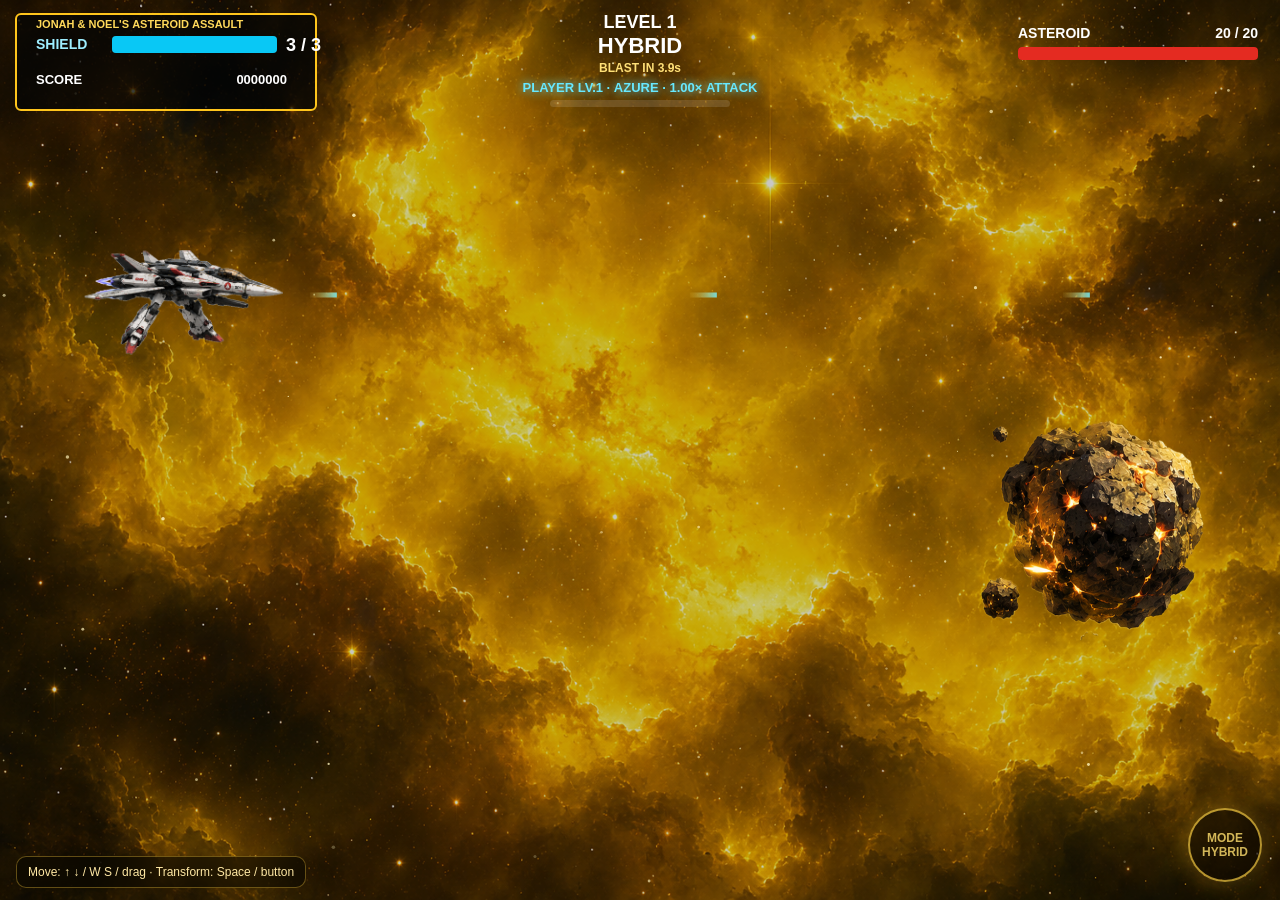
==== games/asteroid-assault/index.html @ e20c4491 "Add files via upload" ====
<!DOCTYPE html>
<html lang="en">
<head>
<meta charset="UTF-8">
<meta name="viewport" content="width=device-width,initial-scale=1,maximum-scale=1,user-scalable=no">
<meta name="description" content="Jonah and Noel's Asteroid Assault Game">
<meta name="theme-color" content="#120b00">
<title>Jonah and Noel's Asteroid Assault Game</title>
<style>
html,body{margin:0;width:100%;height:100%;overflow:hidden;background:#090600;color:#fff;font-family:Arial,Helvetica,sans-serif;touch-action:none}
canvas{display:block;width:100vw;height:100vh}
#hint{position:fixed;left:16px;bottom:12px;padding:8px 11px;border:1px solid rgba(255,204,62,.35);border-radius:10px;background:rgba(10,7,0,.58);font-size:12px;color:#ffe8a3;backdrop-filter:blur(8px);pointer-events:none}
#transformBtn{position:fixed;right:18px;bottom:18px;width:74px;height:74px;border-radius:50%;border:2px solid rgba(255,211,71,.85);background:rgba(12,8,0,.68);color:#ffe071;font-weight:900;font-size:12px;box-shadow:0 0 24px rgba(255,190,35,.35);touch-action:manipulation}
#transformBtn:active{transform:scale(.95)}
@media (min-width:900px){#transformBtn{opacity:.78}}
</style>
</head>
<body>
<canvas id="game"></canvas>
<div id="hint">Move: ↑ ↓ / W S / drag · Transform: Space / button</div>
<button id="transformBtn" aria-label="Transform">MODE<br>SPACE</button>
<script>
(() => {
const canvas=document.getElementById('game'),ctx=canvas.getContext('2d'),transformBtn=document.getElementById('transformBtn');
let W=0,H=0,DPR=1,last=performance.now(),elapsed=0,state='playing',score=0,level=1;
let playerLevel=1;
const playerLevelThresholds=[0,750,2500];
const playerLevelColors={
  1:{main:'#67e8ff',soft:'rgba(103,232,255,.55)',name:'AZURE'},
  2:{main:'#ffd95a',soft:'rgba(255,217,90,.55)',name:'GOLD'},
  3:{main:'#ff5fe1',soft:'rgba(255,95,225,.55)',name:'MAGENTA'}
};
const keys={},bullets=[],enemyShots=[],particles=[],debris=[],powerups=[],missiles=[],blasts=[],bossMissiles=[],bossLasers=[],stars=[];
const IMG={},sources={"nebula": "assets/nebula.png", "asteroid": "assets/asteroid.png", "missile": "assets/missile.png", "shield": "assets/shield.png", "robot": "assets/robot.png", "spaceship": "assets/spaceship.png", "hybrid": "assets/hybrid.png", "boss": "assets/boss.png"};
let loaded=0;
for(const [k,v] of Object.entries(sources)){const im=new Image();im.src=v;im.onload=()=>loaded++;IMG[k]=im;}

const modes=['robot','spaceship','hybrid'];
const modeNames={robot:'ROBOT',spaceship:'SPACESHIP',hybrid:'HYBRID'};
const ship={
 x:130,y:300,speed:350,shield:3,maxShield:3,hitFlash:0,missileMode:0,
 fireTimer:0,missileTimer:0,mode:'hybrid',transforming:0,nextMode:null,
 blastTimer:5,invulnerable:0,shieldFlare:0,shieldAngle:0,shieldPulse:0
};
const asteroid={x:0,y:0,r:105,hp:20,maxHp:20,shootTimer:1.6,phase:0,dead:false,respawn:0};
const boss={
  active:false,defeated:false,x:0,y:0,r:175,hp:125,maxHp:125,
  phase:1,entry:0,turretTimer:1.1,missileTimer:8,laserTimer:14,
  laserCharge:0,laserY:0,shake:0,deathTimer:0,deathStage:0,deathPulse:0,coreFlash:0
};

function resize(){
 DPR=Math.max(1,Math.min(2,devicePixelRatio||1));W=innerWidth;H=innerHeight;
 canvas.width=W*DPR;canvas.height=H*DPR;ctx.setTransform(DPR,0,0,DPR,0,0);
 ship.x=Math.max(120,W*.14);ship.y=Math.min(H-90,Math.max(95,ship.y||H/2));
 asteroid.x=W-Math.max(145,W*.14);asteroid.y=H/2;
 stars.length=0;for(let i=0;i<Math.max(70,W*H/13000);i++)stars.push({x:Math.random()*W,y:Math.random()*H,r:.3+Math.random()*1.5,s:8+Math.random()*24,a:.2+Math.random()*.75});
}
addEventListener('resize',resize);resize();
addEventListener('keydown',e=>{
 keys[e.key.toLowerCase()]=true;
 if(['arrowup','arrowdown',' '].includes(e.key.toLowerCase()))e.preventDefault();
 if(e.code==='Space'&&!e.repeat&&state==='playing')startTransform();
 else if(state!=='playing'&&(e.key==='Enter'||e.key===' '))restart();
});
addEventListener('keyup',e=>keys[e.key.toLowerCase()]=false);
transformBtn.addEventListener('pointerdown',e=>{e.preventDefault();if(state==='playing')startTransform();else restart();});
let drag=false;
canvas.addEventListener('pointerdown',e=>{drag=true;if(state!=='playing')restart();ship.y=Math.max(75,Math.min(H-75,e.clientY));});
canvas.addEventListener('pointermove',e=>{if(drag)ship.y=Math.max(75,Math.min(H-75,e.clientY));});
addEventListener('pointerup',()=>drag=false);

function startTransform(){
 if(ship.transforming>0)return;
 const i=modes.indexOf(ship.mode);
 ship.nextMode=modes[(i+1)%modes.length];
 ship.transforming=.5;
 ship.invulnerable=.5;
 burst(ship.x,ship.y,34,260,'#ffe06b');
}
function finishTransform(){
 ship.mode=ship.nextMode;ship.nextMode=null;
 if(ship.mode==='robot'){
   // Robot mode expands shield capacity but never heals during transformation.
   ship.maxShield=5;
   ship.shield=Math.min(ship.shield,5);
 }else{
   // Fighter and Hybrid have a three-shield capacity.
   ship.maxShield=3;
   ship.shield=Math.min(ship.shield,3);
 }
 ship.fireTimer=0;
 ship.blastTimer=5;
 transformBtn.innerHTML=`MODE<br>${modeNames[ship.mode]}`;
 burst(ship.x,ship.y,42,320,'#71e9ff');
}
function playerDamageMultiplier(){
 return playerLevel===1?1:playerLevel===2?1.5:2.25;
}
function updatePlayerLevel(){
 let next=score>=playerLevelThresholds[2]?3:score>=playerLevelThresholds[1]?2:1;
 if(next!==playerLevel){
   playerLevel=next;
   burst(ship.x,ship.y,70,380,playerLevelColors[playerLevel].main);
   ship.invulnerable=Math.max(ship.invulnerable,1);
 }
}
function restart(){
 elapsed=0;score=0;level=1;playerLevel=1;state='playing';ship.shield=3;ship.maxShield=3;ship.hitFlash=0;ship.missileMode=0;
 ship.mode='hybrid';ship.transforming=0;ship.nextMode=null;ship.blastTimer=5;ship.shieldFlare=0;ship.shieldPulse=0;transformBtn.innerHTML='MODE<br>HYBRID';
 bullets.length=enemyShots.length=particles.length=debris.length=powerups.length=missiles.length=blasts.length=bossMissiles.length=bossLasers.length=0;
 boss.active=false;boss.defeated=false;boss.hp=boss.maxHp;boss.entry=0;boss.deathTimer=0;boss.deathStage=0;boss.deathPulse=0;boss.coreFlash=0;
 resetAsteroid();
}
function resetAsteroid(){
 if(level===5){startBoss();return;}
 boss.active=false;
 asteroid.maxHp=20+(level-1)*6;asteroid.hp=asteroid.maxHp;asteroid.r=Math.max(75,105-(level-1)*2);
 asteroid.dead=false;asteroid.shootTimer=Math.max(.75,1.8-level*.08);
}
function burst(x,y,n,s,c){for(let i=0;i<n;i++){const a=Math.random()*Math.PI*2,v=Math.random()*s;particles.push({x,y,vx:Math.cos(a)*v,vy:Math.sin(a)*v,life:.35+Math.random()*.75,max:1,size:1+Math.random()*4,c})}}
function fire(){bullets.push({x:ship.x+64,y:ship.y-5,vx:760,r:4,damage:playerDamageMultiplier()});}
function fireMissile(){missiles.push({x:ship.x+52,y:ship.y+(Math.random()>.5?-15:15),vx:430,vy:(Math.random()-.5)*80,life:4,damage:3*playerDamageMultiplier()});}
function fireBlast(){
 blasts.push({x:ship.x+66,y:ship.y,vx:520,r:22,life:2.5,damage:6*playerDamageMultiplier()});
 burst(ship.x+80,ship.y,24,250,'#fff4a8');
}

function startBoss(){
  boss.active=true;boss.defeated=false;boss.hp=boss.maxHp;boss.phase=1;boss.deathStage=0;boss.deathPulse=0;boss.coreFlash=0;
  boss.x=W+boss.r;boss.y=H/2;boss.entry=2.4;
  boss.turretTimer=1.2;boss.missileTimer=8;boss.laserTimer=13;boss.laserCharge=0;
  asteroid.dead=true;enemyShots.length=0;
}
function bossHit(d,x,y){
  if(!boss.active||boss.defeated)return;
  const weak=Math.hypot(x-(boss.x-boss.r*.18),y-(boss.y-boss.r*.18))<boss.r*.34;
  const dealt=weak?d*2:d;
  boss.hp-=dealt;score+=dealt*12;updatePlayerLevel();
  burst(x,y,12,280,weak?'#9ef8ff':'#ff9b4a');
  const ratio=boss.hp/boss.maxHp;
  boss.phase=ratio>.7?1:ratio>.4?2:ratio>.15?3:4;
  boss.shake=Math.max(boss.shake,.12);
  if(boss.hp<=0){
    boss.hp=0;
    boss.defeated=true;
    boss.deathTimer=6.2;
    boss.deathStage=1;
    boss.deathPulse=0;
    boss.coreFlash=0;
    score+=5000;updatePlayerLevel();
    enemyShots.length=0;
    bossMissiles.length=0;
    bossLasers.length=0;
    boss.shake=.5;
    burst(boss.x,boss.y,50,260,'#ffd36a');
  }
}
function bossTurretFire(){
  const shots=boss.phase>=3?2:1;
  for(let j=0;j<shots;j++){
    const oy=(Math.random()-.5)*boss.r*1.25;
    const ox=-boss.r*.72;
    const a=Math.atan2(ship.y-(boss.y+oy),ship.x-(boss.x+ox));
    const sp=270+boss.phase*28;
    enemyShots.push({x:boss.x+ox,y:boss.y+oy,vx:Math.cos(a)*sp,vy:Math.sin(a)*sp,r:7+boss.phase,rot:0,boss:true});
  }
}
function bossMissileBarrage(){
  const count=boss.phase>=3?4:3;
  for(let i=0;i<count;i++){
    const lane=i-(count-1)/2;
    bossMissiles.push({
      x:boss.x-boss.r*.66,
      y:boss.y+lane*36,
      vx:-120-Math.random()*30,
      vy:lane*18+(Math.random()-.5)*30,
      r:10,
      life:9,
      angle:Math.PI,
      turnRate:2.4+Math.random()*.8,
      wobble:Math.random()*Math.PI*2,
      trail:[],
      armed:false,
      age:0
    });
  }
}
function chargeSuperlaser(){
  boss.laserCharge=2.0;
  boss.laserY=Math.max(90,Math.min(H-90,ship.y+(Math.random()-.5)*100));
}
function fireSuperlaser(){
  bossLasers.push({y:boss.laserY,life:1.15,max:1.15,h:boss.phase>=4?58:44});
  boss.shake=.35;
}

function enemyFire(){const a=Math.atan2(ship.y-asteroid.y,ship.x-asteroid.x),sp=220+level*14;enemyShots.push({x:asteroid.x-asteroid.r*.65,y:asteroid.y+(Math.random()-.5)*asteroid.r,vx:Math.cos(a)*sp,vy:Math.sin(a)*sp,r:10+Math.random()*5,rot:0});}
function spawnPower(type){powerups.push({type,x:W+45,y:90+Math.random()*(H-180),vx:-120-Math.random()*50,vy:(Math.random()-.5)*150,r:27,t:0});}
function asteroidHit(d,x,y){
 if(asteroid.dead)return;asteroid.hp-=d;score+=d*5;updatePlayerLevel();burst(x,y,13,270,'#ffd06b');
 if(asteroid.hp%5===0||asteroid.hp<=0)for(let i=0;i<(asteroid.hp<=0?7:2);i++)debris.push({x:asteroid.x+(Math.random()-.5)*asteroid.r,y:asteroid.y+(Math.random()-.5)*asteroid.r,vx:(Math.random()-.5)*280,vy:(Math.random()-.5)*280,r:7+Math.random()*18,life:2+Math.random()*1.5,rot:Math.random()*6,vr:(Math.random()-.5)*5});
 if(asteroid.hp<=0){asteroid.dead=true;asteroid.respawn=2.2;score+=100*level;updatePlayerLevel();burst(asteroid.x,asteroid.y,70,450,'#ff9b37');}
}
function shipHit(sourceX=ship.x+120,sourceY=ship.y){
 if(ship.hitFlash>0||ship.invulnerable>0)return;
 ship.shield--;
 ship.hitFlash=1.1;
 ship.shieldFlare=.72;
 ship.shieldPulse=0;
 ship.shieldAngle=Math.atan2(sourceY-ship.y,sourceX-ship.x);
 const impactX=ship.x+Math.cos(ship.shieldAngle)*58;
 const impactY=ship.y+Math.sin(ship.shieldAngle)*42;
 burst(impactX,impactY,30,320,'#70eaff');
 if(ship.shield<=0){state='gameover';burst(ship.x,ship.y,75,460,'#ff554f')}
}
function hit(a,b,r){const dx=a.x-b.x,dy=a.y-b.y;return dx*dx+dy*dy<(a.r+r)*(a.r+r)}
function trim(a){for(let i=a.length-1;i>=0;i--)if(a[i].dead||a[i].life<=0)a.splice(i,1)}

function update(dt){
 for(const s of stars){s.x-=s.s*dt;if(s.x<0){s.x=W;s.y=Math.random()*H}}
 for(const p of particles){p.x+=p.vx*dt;p.y+=p.vy*dt;p.vx*=.985;p.vy*=.985;p.life-=dt}trim(particles);
 for(const d of debris){d.x+=d.vx*dt;d.y+=d.vy*dt;d.rot+=d.vr*dt;d.life-=dt}trim(debris);
 if(state!=='playing')return;
 elapsed+=dt;ship.hitFlash=Math.max(0,ship.hitFlash-dt);ship.invulnerable=Math.max(0,ship.invulnerable-dt);ship.missileMode=Math.max(0,ship.missileMode-dt);ship.shieldFlare=Math.max(0,ship.shieldFlare-dt);ship.shieldPulse+=dt;

 if(ship.transforming>0){
   ship.transforming-=dt;
   if(ship.transforming<=0)finishTransform();
 } else {
   const mv=((keys.arrowdown||keys.s)?1:0)-((keys.arrowup||keys.w)?1:0);
   ship.y=Math.max(78,Math.min(H-78,ship.y+mv*ship.speed*dt));
   ship.fireTimer-=dt;
   const fireRate=ship.mode==='spaceship'?.25:.5;
   if(ship.fireTimer<=0){fire();ship.fireTimer+=fireRate}
   if(ship.mode==='hybrid'){
     ship.blastTimer-=dt;
     if(ship.blastTimer<=0){fireBlast();ship.blastTimer=5}
   }
 }
 if(ship.missileMode>0){ship.missileTimer-=dt;if(ship.missileTimer<=0){fireMissile();ship.missileTimer=.72}}
 if(elapsed>=20&&elapsed<20.1&&!powerups.some(p=>p.type==='missile'))spawnPower('missile');
 if(elapsed>=10&&Math.floor(elapsed)%14===0&&Math.random()<dt*.9&&!powerups.some(p=>p.type==='shield'))spawnPower('shield');

 if(boss.active){
   if(boss.entry>0){boss.entry-=dt;boss.x+=(W-boss.r*1.02-boss.x)*dt*1.8;}
   boss.y=H/2+Math.sin(elapsed*.45)*Math.min(55,H*.08);
   boss.shake=Math.max(0,boss.shake-dt);
   if(!boss.defeated){
     boss.turretTimer-=dt;
     if(boss.turretTimer<=0){bossTurretFire();boss.turretTimer=Math.max(.28,1.35-boss.phase*.2)+Math.random()*.35;}
     boss.missileTimer-=dt;
     if(boss.phase>=2&&boss.missileTimer<=0){bossMissileBarrage();boss.missileTimer=Math.max(4.5,10-boss.phase);}
     boss.laserTimer-=dt;
     if(boss.laserCharge>0){
       boss.laserCharge-=dt;
       if(boss.laserCharge<=0)fireSuperlaser();
     }else if(boss.laserTimer<=0){
       chargeSuperlaser();boss.laserTimer=Math.max(8,16-boss.phase*1.7);
     }
   }else{
     boss.deathTimer-=dt;
     boss.deathPulse+=dt;
     boss.coreFlash=Math.min(1,boss.coreFlash+dt*.7);
     boss.shake=Math.max(boss.shake,.12);

     const t=6.2-boss.deathTimer;
     if(t<1.6){
       boss.deathStage=1;
       if(Math.random()<dt*16){
         burst(
           boss.x+(Math.random()-.5)*boss.r*1.25,
           boss.y+(Math.random()-.5)*boss.r*1.25,
           16,300,'#ff9b3e'
         );
       }
     }else if(t<3.5){
       boss.deathStage=2;
       if(Math.random()<dt*26){
         burst(
           boss.x+(Math.random()-.5)*boss.r*1.45,
           boss.y+(Math.random()-.5)*boss.r*1.45,
           22,420,Math.random()>.45?'#ff6b2c':'#ffd36a'
         );
       }
       if(Math.random()<dt*8){
         debris.push({
           x:boss.x+(Math.random()-.5)*boss.r*1.1,
           y:boss.y+(Math.random()-.5)*boss.r*1.1,
           vx:(Math.random()-.5)*340,
           vy:(Math.random()-.5)*340,
           r:12+Math.random()*30,
           life:3+Math.random()*2,
           rot:Math.random()*6,
           vr:(Math.random()-.5)*7
         });
       }
     }else{
       boss.deathStage=3;
       boss.shake=.8;
       if(t<3.65){
         burst(boss.x,boss.y,160,760,'#fff3b0');
         burst(boss.x,boss.y,120,620,'#ff7a28');
       }
     }

     if(boss.deathTimer<=0){
       boss.active=false;
       level=6;
       ship.shield=ship.maxShield;
       ship.missileMode=10;
       resetAsteroid();
     }
   }
 }else if(!asteroid.dead){
   asteroid.phase+=dt;asteroid.y=H/2+Math.sin(asteroid.phase*.7)*Math.min(105,H*.18);
   asteroid.shootTimer-=dt;if(asteroid.shootTimer<=0){enemyFire();asteroid.shootTimer=Math.max(.7,1.9-level*.08)+Math.random()*.7}
 }else{
   asteroid.respawn-=dt;if(asteroid.respawn<=0){level++;resetAsteroid()}
 }

 for(const b of bullets){b.x+=b.vx*dt;if(boss.active&&!boss.defeated&&hit(b,boss,boss.r*.88)){b.dead=true;bossHit(b.damage,b.x,b.y)}else if(!asteroid.dead&&hit(b,asteroid,asteroid.r*.78)){b.dead=true;asteroidHit(b.damage,b.x,b.y)}if(b.x>W+20)b.dead=true}trim(bullets);
 for(const q of blasts){q.x+=q.vx*dt;q.life-=dt;q.r+=18*dt;if(boss.active&&!boss.defeated&&hit(q,boss,boss.r*.9)){q.dead=true;bossHit(q.damage,q.x,q.y);burst(q.x,q.y,38,380,'#fff0a3')}else if(!asteroid.dead&&hit(q,asteroid,asteroid.r*.78)){q.dead=true;asteroidHit(q.damage,q.x,q.y);burst(q.x,q.y,38,380,'#fff0a3')}if(q.x>W+60)q.dead=true}trim(blasts);
 for(const m of missiles){if(!asteroid.dead){const a=Math.atan2(asteroid.y-m.y,asteroid.x-m.x);m.vx+=Math.cos(a)*420*dt;m.vy+=Math.sin(a)*420*dt}m.x+=m.vx*dt;m.y+=m.vy*dt;m.life-=dt;particles.push({x:m.x-8,y:m.y,vx:-80,vy:(Math.random()-.5)*35,life:.22,max:.22,size:2+Math.random()*2,c:'#ffcb59'});if(boss.active&&!boss.defeated&&hit({x:m.x,y:m.y,r:8},boss,boss.r*.9)){m.dead=true;bossHit(m.damage,m.x,m.y)}else if(!asteroid.dead&&hit({x:m.x,y:m.y,r:8},asteroid,asteroid.r*.82)){m.dead=true;asteroidHit(m.damage,m.x,m.y)}}trim(missiles);

 for(const e of enemyShots){e.x+=e.vx*dt;e.y+=e.vy*dt;e.rot+=dt*4;if(hit(e,ship,26)){e.dead=true;shipHit(e.x,e.y)}if(e.x<-30)e.dead=true}trim(enemyShots);

 for(const bm of bossMissiles){
   bm.age+=dt;
   bm.armed=bm.age>.45;
   bm.wobble+=dt*6;

   const desired=Math.atan2(ship.y-bm.y,ship.x-bm.x);
   let diff=((desired-bm.angle+Math.PI*3)%(Math.PI*2))-Math.PI;
   const maxTurn=bm.turnRate*dt;
   diff=Math.max(-maxTurn,Math.min(maxTurn,diff));
   bm.angle+=diff;

   const thrust=bm.armed?240:95;
   bm.vx+=Math.cos(bm.angle)*thrust*dt;
   bm.vy+=Math.sin(bm.angle)*thrust*dt;
   bm.vy+=Math.sin(bm.wobble)*10*dt;

   const sp=Math.hypot(bm.vx,bm.vy);
   const maxSp=bm.armed?360:210;
   if(sp>maxSp){bm.vx=bm.vx/sp*maxSp;bm.vy=bm.vy/sp*maxSp}

   bm.x+=bm.vx*dt;
   bm.y+=bm.vy*dt;
   bm.life-=dt;
   bm.trail.push({x:bm.x-Math.cos(bm.angle)*14,y:bm.y-Math.sin(bm.angle)*14,life:.5});
   if(bm.trail.length>18)bm.trail.shift();
   for(const t of bm.trail)t.life-=dt;

   if(hit(bm,ship,25)){bm.dead=true;shipHit(bm.x,bm.y);burst(bm.x,bm.y,24,320,'#ff7a32')}
   if(bm.life<=0||bm.x<-60||bm.y<-80||bm.y>H+80)bm.dead=true;
 }trim(bossMissiles);
 for(const bl of bossLasers){
   bl.life-=dt;
   if(bl.life>0.15&&Math.abs(ship.y-bl.y)<bl.h*.5+22&&ship.x<W*.72)shipHit(W,bl.y);
 }trim(bossLasers);

 for(const p of powerups){p.t+=dt;p.x+=p.vx*dt;p.y+=p.vy*dt;p.vy+=Math.sin(p.t*2.7)*28*dt;if(p.y<70||p.y>H-70)p.vy*=-1;if(hit(p,ship,38)){p.dead=true;if(p.type==='missile')ship.missileMode=10;else ship.shield=Math.min(ship.maxShield,ship.shield+1);burst(p.x,p.y,30,320,p.type==='shield'?'#55dfff':'#ffd158')}if(p.x<-50)p.dead=true}trim(powerups);
}

function rr(x,y,w,h,r){ctx.beginPath();ctx.roundRect(x,y,w,h,r)}
function drawBg(){
 if(loaded)ctx.drawImage(IMG.nebula,0,0,W,H);else{ctx.fillStyle='#291b00';ctx.fillRect(0,0,W,H)}
 ctx.fillStyle='rgba(12,7,0,.22)';ctx.fillRect(0,0,W,H);
 for(const s of stars){ctx.globalAlpha=s.a;ctx.fillStyle='#fff3bc';ctx.beginPath();ctx.arc(s.x,s.y,s.r,0,7);ctx.fill()}ctx.globalAlpha=1;
}
function drawHud(){
 ctx.save();rr(16,14,300,96,5);ctx.fillStyle='rgba(4,5,5,.72)';ctx.fill();ctx.strokeStyle='#ffc51c';ctx.lineWidth=2;ctx.stroke();
 ctx.font='800 11px Arial';ctx.fillStyle='#ffd95a';ctx.fillText("JONAH & NOEL'S ASTEROID ASSAULT",36,28);
 ctx.font='700 14px Arial';ctx.fillStyle='#9eeeff';ctx.fillText('SHIELD',36,49);
 const bw=165;rr(112,36,bw,17,4);ctx.fillStyle='rgba(255,255,255,.12)';ctx.fill();rr(112,36,bw*(ship.shield/ship.maxShield),17,4);ctx.fillStyle='#09c8f5';ctx.fill();
 ctx.fillStyle='#fff';ctx.font='700 18px Arial';ctx.fillText(`${ship.shield} / ${ship.maxShield}`,286,51);
 ctx.font='700 13px Arial';ctx.fillText('SCORE',36,84);ctx.textAlign='right';ctx.fillText(String(score).padStart(7,'0'),287,84);ctx.textAlign='left';
 if(boss.active){
   const bw=Math.min(430,W*.42),bx=W-bw-22;
   ctx.font='800 14px Arial';ctx.fillStyle='#ff694f';ctx.fillText('BOSS: ASTEROID DESTROYER',bx,35);
   ctx.textAlign='right';ctx.fillStyle='#fff';ctx.fillText(`${Math.ceil(boss.hp)} / ${boss.maxHp}`,bx+bw,35);ctx.textAlign='left';
   rr(bx,46,bw,15,5);ctx.fillStyle='rgba(0,0,0,.72)';ctx.fill();
   rr(bx,46,bw*Math.max(0,boss.hp/boss.maxHp),15,5);
   const bg=ctx.createLinearGradient(bx,0,bx+bw,0);bg.addColorStop(0,'#ffb033');bg.addColorStop(.55,'#ff573d');bg.addColorStop(1,'#d31919');ctx.fillStyle=bg;ctx.fill();
   ctx.textAlign='center';ctx.font='900 13px Arial';ctx.fillStyle='#ff5f43';ctx.fillText(`BOSS PHASE ${boss.phase}`,bx+bw/2,80);ctx.textAlign='left';
 }else{
 const barW=Math.min(240,W*.25),bx=W-barW-22;ctx.font='700 14px Arial';ctx.fillText('ASTEROID',bx,38);ctx.textAlign='right';ctx.fillText(`${Math.max(0,asteroid.hp)} / ${asteroid.maxHp}`,bx+barW,38);ctx.textAlign='left';
 rr(bx,47,barW,13,4);ctx.fillStyle='rgba(0,0,0,.6)';ctx.fill();rr(bx,47,barW*(asteroid.dead?0:asteroid.hp/asteroid.maxHp),13,4);ctx.fillStyle='#e42b21';ctx.fill();}
 ctx.textAlign='center';ctx.font='700 18px Arial';ctx.fillStyle='#fff';ctx.fillText(boss.active?'BOSS LEVEL':`LEVEL ${level}`,W/2,28);ctx.font='700 22px Arial';ctx.fillText(modeNames[ship.mode],W/2,53);
 ctx.font='600 12px Arial';ctx.fillStyle='#ffe077';
 const perk=ship.mode==='robot'?'5-SHIELD CAPACITY':ship.mode==='spaceship'?'0.25s RAPID FIRE':`BLAST IN ${Math.max(0,ship.blastTimer).toFixed(1)}s`;
 ctx.fillText(perk,W/2,72);
 const pc=playerLevelColors[playerLevel];
 ctx.font='900 13px Arial';ctx.fillStyle=pc.main;ctx.shadowBlur=10;ctx.shadowColor=pc.main;
 ctx.fillText(`PLAYER LV.${playerLevel} · ${pc.name} · ${playerDamageMultiplier().toFixed(2)}× ATTACK`,W/2,92);
 ctx.shadowBlur=0;
 if(playerLevel<3){
   const current=playerLevelThresholds[playerLevel-1],target=playerLevelThresholds[playerLevel];
   const progress=Math.max(0,Math.min(1,(score-current)/(target-current)));
   const pw=180,px=W/2-pw/2,py=100;
   rr(px,py,pw,7,4);ctx.fillStyle='rgba(255,255,255,.13)';ctx.fill();
   rr(px,py,pw*progress,7,4);ctx.fillStyle=pc.main;ctx.fill();
 }
 if(ship.missileMode>0){rr(W/2-180,H-58,360,38,8);ctx.fillStyle='rgba(18,12,0,.75)';ctx.fill();ctx.strokeStyle='#ffc51c';ctx.stroke();ctx.font='700 16px Arial';ctx.fillStyle='#ffd24d';ctx.fillText(`🚀 MISSILE MODE    ${ship.missileMode.toFixed(1)}s`,W/2,H-33)}
 ctx.restore();
}
function drawShip(){
 ctx.save();ctx.translate(ship.x,ship.y);
 if(ship.hitFlash>0&&Math.floor(ship.hitFlash*14)%2===0)ctx.globalAlpha=.35;
 let mode=ship.mode,progress=0;
 if(ship.transforming>0){
   progress=1-ship.transforming/.5;
   mode=progress<.5?ship.mode:ship.nextMode;
   const pulse=1+Math.sin(progress*Math.PI)*.25;
   ctx.scale(pulse,pulse);
   ctx.rotate(Math.sin(progress*Math.PI*4)*.08);
   ctx.globalAlpha=.55+.45*Math.abs(Math.cos(progress*Math.PI));
   ctx.shadowBlur=34;ctx.shadowColor=playerLevelColors[playerLevel].main;
 }
 const dimensions={
   robot:[Math.min(143,W*.1275),Math.min(143,H*.2175)],
   spaceship:[Math.min(233,W*.2025),Math.min(70,H*.1125)],
   hybrid:[Math.min(199,W*.1725),Math.min(105,H*.165)]
 };
 const [w,h]=dimensions[mode];ctx.drawImage(IMG[mode],-w*.48,-h*.48,w,h);
 ctx.shadowBlur=0;
 if(ship.shieldFlare>0){
   const life=ship.shieldFlare/.72;
   const rx=w*.53,ry=Math.max(h*.48,48);

   ctx.save();
   ctx.rotate(ship.shieldAngle);
   ctx.shadowBlur=30*life;
   ctx.shadowColor='#6cecff';
   const glow=ctx.createRadialGradient(rx*.58,0,1,rx*.58,0,ry);
   glow.addColorStop(0,`rgba(240,255,255,${.95*life})`);
   glow.addColorStop(.18,`rgba(91,232,255,${.76*life})`);
   glow.addColorStop(1,'rgba(24,102,255,0)');
   ctx.fillStyle=glow;
   ctx.beginPath();
   ctx.ellipse(rx*.5,0,ry*.65,ry*.95,0,-Math.PI*.62,Math.PI*.62);
   ctx.fill();
   ctx.restore();

   ctx.save();
   ctx.lineCap='round';
   for(let i=0;i<4;i++){
     const spread=.18+i*.105+(1-life)*.2;
     ctx.strokeStyle=`rgba(${105+i*35},${215+i*10},255,${(.82-i*.15)*life})`;
     ctx.lineWidth=3-i*.48;
     ctx.shadowBlur=18;
     ctx.shadowColor='#69eaff';
     ctx.beginPath();
     ctx.ellipse(0,0,rx*(1+i*.035),ry*(1+i*.04),0,ship.shieldAngle-spread,ship.shieldAngle+spread);
     ctx.stroke();
   }
   ctx.restore();

   ctx.save();
   ctx.globalAlpha=.14*life;
   ctx.strokeStyle='#c9fbff';
   ctx.lineWidth=1.2;
   ctx.beginPath();
   ctx.ellipse(0,0,rx,ry,0,0,Math.PI*2);
   ctx.stroke();
   ctx.restore();
 }
 ctx.restore();
}

function drawBoss(){
 if(!boss.active)return;
 ctx.save();
 const sx=boss.shake>0?(Math.random()-.5)*boss.shake*35:0,sy=boss.shake>0?(Math.random()-.5)*boss.shake*35:0;
 ctx.translate(boss.x+sx,boss.y+sy);
 const s=boss.r*2.2;
 ctx.globalAlpha=boss.defeated?Math.max(0,.9-(6.2-boss.deathTimer)*.08):1;
 ctx.drawImage(IMG.boss,-s/2,-s/2,s,s);

 if(boss.defeated){
   const t=6.2-boss.deathTimer;

   ctx.save();
   ctx.globalCompositeOperation='screen';
   const coreR=28+t*18;
   const core=ctx.createRadialGradient(0,0,2,0,0,coreR);
   core.addColorStop(0,`rgba(255,255,255,${Math.min(1,.45+t*.16)})`);
   core.addColorStop(.25,'rgba(255,230,140,.95)');
   core.addColorStop(.6,'rgba(255,90,30,.45)');
   core.addColorStop(1,'rgba(255,50,10,0)');
   ctx.fillStyle=core;
   ctx.beginPath();ctx.arc(0,0,coreR,0,Math.PI*2);ctx.fill();

   if(boss.deathStage>=2){
     ctx.strokeStyle=`rgba(255,176,70,${Math.max(0,.85-(t-1.6)*.18)})`;
     ctx.lineWidth=3;
     for(let i=0;i<12;i++){
       const a=i/12*Math.PI*2+Math.sin(i*2.1)*.12;
       ctx.beginPath();
       ctx.moveTo(Math.cos(a)*18,Math.sin(a)*18);
       ctx.lineTo(Math.cos(a+.12)*boss.r*(.45+.35*Math.random()),Math.sin(a+.12)*boss.r*(.45+.35*Math.random()));
       ctx.stroke();
     }
   }
   ctx.restore();
 }

 if(boss.laserCharge>0){
   const p=1-boss.laserCharge/2;
   ctx.strokeStyle=`rgba(255,40,30,${.25+.65*p})`;ctx.lineWidth=3+8*p;
   ctx.beginPath();ctx.moveTo(-boss.r*.1,-boss.r*.18);ctx.lineTo(-W,boss.laserY-boss.y);ctx.stroke();
   ctx.fillStyle='#fff';ctx.shadowBlur=30;ctx.shadowColor='#ff2d20';ctx.beginPath();ctx.arc(-boss.r*.1,-boss.r*.18,8+13*p,0,7);ctx.fill();
 }
 ctx.restore();
 if(boss.laserCharge>0){
   ctx.save();ctx.textAlign='center';ctx.font='900 18px Arial';ctx.fillStyle='#ff4e3a';ctx.shadowBlur=12;ctx.shadowColor='#ff1d12';
   ctx.fillText(`SUPERLASER CHARGING ${boss.laserCharge.toFixed(1)}s`,W/2,105);ctx.restore();
 }

 if(boss.defeated){
   const t=6.2-boss.deathTimer;
   if(t>3.45){
     const p=Math.min(1,(t-3.45)/1.5);
     ctx.save();
     ctx.globalCompositeOperation='screen';
     ctx.strokeStyle=`rgba(255,240,190,${1-p})`;
     ctx.lineWidth=10*(1-p)+2;
     ctx.shadowBlur=35;
     ctx.shadowColor='#fff2ba';
     ctx.beginPath();
     ctx.arc(boss.x,boss.y,40+p*Math.max(W,H)*.72,0,Math.PI*2);
     ctx.stroke();

     const flash=Math.max(0,1-p*1.25);
     if(flash>0){
       ctx.fillStyle=`rgba(255,245,210,${flash*.82})`;
       ctx.fillRect(0,0,W,H);
     }
     ctx.restore();
   }
 }
}

function drawAsteroid(){
 if(asteroid.dead)return;ctx.save();ctx.translate(asteroid.x,asteroid.y);ctx.rotate(asteroid.phase*.05);const ratio=Math.max(.68,asteroid.hp/asteroid.maxHp),s=asteroid.r*2.35*ratio;ctx.drawImage(IMG.asteroid,-s/2,-s/2,s,s);
 const cracks=Math.floor((1-asteroid.hp/asteroid.maxHp)*7);ctx.strokeStyle='#ff8c35';ctx.lineWidth=2;for(let i=0;i<cracks;i++){const a=i*1.4;ctx.beginPath();ctx.moveTo(Math.cos(a)*20,Math.sin(a)*20);ctx.lineTo(Math.cos(a+.2)*asteroid.r*.7,Math.sin(a+.2)*asteroid.r*.7);ctx.stroke()}ctx.restore();
}
function drawObjects(){
 for(const b of bullets){const g=ctx.createLinearGradient(b.x-24,b.y,b.x+8,b.y);g.addColorStop(0,'rgba(255,217,72,0)');g.addColorStop(1,playerLevelColors[playerLevel].main);ctx.strokeStyle=g;ctx.lineWidth=5;ctx.beginPath();ctx.moveTo(b.x-22,b.y);ctx.lineTo(b.x+5,b.y);ctx.stroke()}
 for(const q of blasts){ctx.save();ctx.shadowBlur=28;ctx.shadowColor=playerLevelColors[playerLevel].main;const g=ctx.createRadialGradient(q.x,q.y,2,q.x,q.y,q.r);g.addColorStop(0,'#ffffff');g.addColorStop(.4,playerLevelColors[playerLevel].main);g.addColorStop(1,'rgba(255,174,40,0)');ctx.fillStyle=g;ctx.beginPath();ctx.arc(q.x,q.y,q.r,0,7);ctx.fill();ctx.restore()}

 for(const bm of bossMissiles){
   ctx.save();
   for(let i=0;i<bm.trail.length;i++){
     const t=bm.trail[i];
     if(t.life<=0)continue;
     const a=Math.max(0,t.life/.5);
     ctx.globalAlpha=a*.65;
     ctx.fillStyle=i%2?'#ff8b36':'#ffd47a';
     ctx.beginPath();
     ctx.arc(t.x,t.y,2+4*a,0,Math.PI*2);
     ctx.fill();
   }
   ctx.globalAlpha=1;
   ctx.translate(bm.x,bm.y);
   ctx.rotate(bm.angle);

   ctx.shadowBlur=16;
   ctx.shadowColor='#ff4b1f';
   ctx.fillStyle='#ff6b2d';
   ctx.beginPath();
   ctx.moveTo(-18,0);
   ctx.lineTo(-27,-4);
   ctx.lineTo(-24,0);
   ctx.lineTo(-27,4);
   ctx.closePath();
   ctx.fill();

   ctx.shadowBlur=0;
   const body=ctx.createLinearGradient(-15,-6,15,6);
   body.addColorStop(0,'#3c4653');
   body.addColorStop(.45,'#cfd6dd');
   body.addColorStop(.75,'#6f7985');
   body.addColorStop(1,'#1b222b');
   ctx.fillStyle=body;
   ctx.beginPath();
   ctx.moveTo(17,0);
   ctx.lineTo(10,-5);
   ctx.lineTo(-13,-5);
   ctx.lineTo(-18,-2);
   ctx.lineTo(-18,2);
   ctx.lineTo(-13,5);
   ctx.lineTo(10,5);
   ctx.closePath();
   ctx.fill();

   ctx.fillStyle='#d9dde2';
   ctx.beginPath();
   ctx.moveTo(-5,-5);ctx.lineTo(-12,-11);ctx.lineTo(2,-5);ctx.closePath();ctx.fill();
   ctx.beginPath();
   ctx.moveTo(-5,5);ctx.lineTo(-12,11);ctx.lineTo(2,5);ctx.closePath();ctx.fill();

   ctx.fillStyle='#df2f26';
   ctx.fillRect(-8,-2,7,4);
   ctx.strokeStyle='rgba(255,255,255,.55)';
   ctx.lineWidth=1;
   ctx.beginPath();
   ctx.moveTo(13,0);ctx.lineTo(-13,0);ctx.stroke();
   ctx.restore();
 }
 for(const bl of bossLasers){
   const a=Math.max(0,bl.life/bl.max);ctx.save();ctx.globalAlpha=Math.min(1,a*2);
   const g=ctx.createLinearGradient(0,bl.y,W,bl.y);g.addColorStop(0,'rgba(255,35,20,.2)');g.addColorStop(.7,'#ff3a24');g.addColorStop(1,'#fff');
   ctx.fillStyle=g;ctx.shadowBlur=24;ctx.shadowColor='#ff2a18';ctx.fillRect(0,bl.y-bl.h/2,W,bl.h);ctx.restore();
 }

 for(const e of enemyShots){ctx.save();ctx.translate(e.x,e.y);ctx.rotate(e.rot);ctx.fillStyle='#6b492a';ctx.beginPath();for(let i=0;i<9;i++){const a=i/9*Math.PI*2,r=e.r*(.8+Math.sin(i*3)*.18);i?ctx.lineTo(Math.cos(a)*r,Math.sin(a)*r):ctx.moveTo(Math.cos(a)*r,Math.sin(a)*r)}ctx.closePath();ctx.fill();ctx.strokeStyle='#bd7d38';ctx.stroke();ctx.restore()}
 for(const m of missiles){ctx.save();ctx.translate(m.x,m.y);ctx.rotate(Math.atan2(m.vy,m.vx));ctx.fillStyle='#fff2b0';ctx.beginPath();ctx.moveTo(12,0);ctx.lineTo(-8,-5);ctx.lineTo(-4,0);ctx.lineTo(-8,5);ctx.closePath();ctx.fill();ctx.restore()}

 for(const p of powerups){ctx.save();ctx.translate(p.x,p.y);const pulse=1+Math.sin(p.t*5)*.07,s=p.r*2.7*pulse;ctx.shadowBlur=22;ctx.shadowColor=p.type==='shield'?'#36cfff':'#ffc62a';ctx.drawImage(IMG[p.type],-s/2,-s/2,s,s);ctx.restore()}
 for(const d of debris){ctx.save();ctx.translate(d.x,d.y);ctx.rotate(d.rot);ctx.fillStyle='#423226';ctx.beginPath();for(let i=0;i<8;i++){const a=i/8*Math.PI*2,r=d.r*(.75+Math.random()*.2);i?ctx.lineTo(Math.cos(a)*r,Math.sin(a)*r):ctx.moveTo(Math.cos(a)*r,Math.sin(a)*r)}ctx.closePath();ctx.fill();ctx.restore()}
 for(const p of particles){ctx.globalAlpha=Math.max(0,p.life/p.max);ctx.fillStyle=p.c;ctx.beginPath();ctx.arc(p.x,p.y,p.size,0,7);ctx.fill()}ctx.globalAlpha=1;
}
function drawTransformOverlay(){
 if(ship.transforming<=0)return;
 const p=1-ship.transforming/.5;
 ctx.save();ctx.textAlign='center';ctx.font='900 18px Arial';ctx.fillStyle='#fff0a1';ctx.shadowBlur=16;ctx.shadowColor='#ffc928';
 ctx.fillText(`TRANSFORMING → ${modeNames[ship.nextMode]}`,W/2,H*.2);
 ctx.strokeStyle='rgba(255,221,91,.35)';ctx.lineWidth=4;ctx.beginPath();ctx.arc(ship.x,ship.y,55+p*55,0,Math.PI*2);ctx.stroke();ctx.restore();
}
function gameOver(){ctx.fillStyle='rgba(5,3,0,.72)';ctx.fillRect(0,0,W,H);ctx.textAlign='center';ctx.fillStyle='#fff';ctx.font='900 54px Arial';ctx.fillText('MISSION FAILED',W/2,H/2-20);ctx.font='700 18px Arial';ctx.fillStyle='#ffd04a';ctx.fillText(`Score ${score} · Player Level ${playerLevel} · Tap or press Enter to restart`,W/2,H/2+24);ctx.textAlign='left'}
function loop(now){const dt=Math.min(.033,(now-last)/1000);last=now;update(dt);drawBg();drawHud();drawObjects();drawAsteroid();drawBoss();drawShip();drawTransformOverlay();if(state==='gameover')gameOver();requestAnimationFrame(loop)}
transformBtn.innerHTML='MODE<br>HYBRID';
requestAnimationFrame(loop);
})();
</script>
</body>
</html>
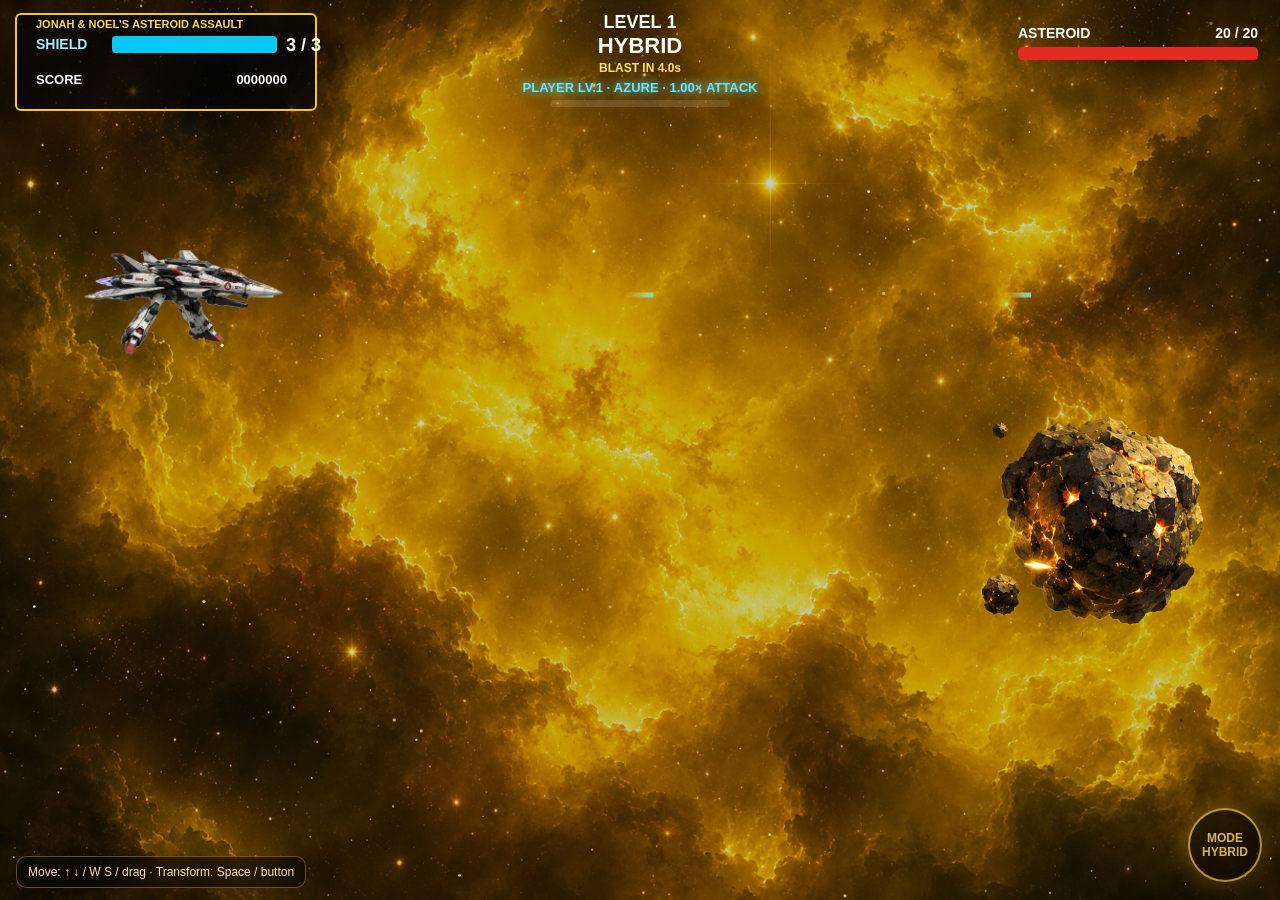
==== commit 805d88f8: "Add files via upload" ====
--- a/games/asteroid-assault/index.html
+++ b/games/asteroid-assault/index.html
@@ -2,7 +2,7 @@
 <html lang="en">
 <head>
 <meta charset="UTF-8">
-<meta name="viewport" content="width=device-width,initial-scale=1,maximum-scale=1,user-scalable=no">
+<meta name="viewport" content="width=device-width,initial-scale=1,maximum-scale=1,user-scalable=no,viewport-fit=cover">
 <meta name="description" content="Jonah and Noel's Asteroid Assault Game">
 <meta name="theme-color" content="#120b00">
 <title>Jonah and Noel's Asteroid Assault Game</title>
@@ -13,16 +13,100 @@
 #transformBtn{position:fixed;right:18px;bottom:18px;width:74px;height:74px;border-radius:50%;border:2px solid rgba(255,211,71,.85);background:rgba(12,8,0,.68);color:#ffe071;font-weight:900;font-size:12px;box-shadow:0 0 24px rgba(255,190,35,.35);touch-action:manipulation}
 #transformBtn:active{transform:scale(.95)}
 @media (min-width:900px){#transformBtn{opacity:.78}}
+
+#orientationGate{
+  position:fixed;
+  inset:0;
+  z-index:99999;
+  display:none;
+  align-items:center;
+  justify-content:center;
+  padding:28px;
+  background:
+    radial-gradient(circle at 50% 35%,rgba(255,208,63,.22),transparent 28%),
+    rgba(5,3,0,.96);
+  color:#fff;
+  text-align:center;
+  font-family:Arial,Helvetica,sans-serif;
+}
+#orientationGate .panel{
+  width:min(420px,92vw);
+  padding:30px 24px;
+  border:2px solid rgba(255,207,62,.75);
+  border-radius:24px;
+  background:rgba(18,11,0,.86);
+  box-shadow:0 0 45px rgba(255,183,34,.22);
+}
+#orientationGate .phone{
+  display:inline-block;
+  font-size:74px;
+  line-height:1;
+  animation:rotatePhone 1.7s ease-in-out infinite;
+  transform-origin:center;
+}
+#orientationGate h2{
+  margin:18px 0 8px;
+  color:#ffd45b;
+  font-size:25px;
+}
+#orientationGate p{
+  margin:0;
+  color:rgba(255,255,255,.78);
+  line-height:1.5;
+}
+@keyframes rotatePhone{
+  0%,20%{transform:rotate(0deg)}
+  55%,85%{transform:rotate(90deg)}
+  100%{transform:rotate(0deg)}
+}
+@media (orientation:portrait) and (max-width:900px){
+  #orientationGate{display:flex}
+  canvas,#hint,#transformBtn{visibility:hidden}
+}
+@media (orientation:landscape){
+  #orientationGate{display:none!important}
+}
+
+
+@media (orientation:landscape) and (max-height:520px){
+  #hint{
+    left:12px;
+    bottom:10px;
+    max-width:300px;
+    padding:6px 9px;
+    font-size:10px;
+    border-radius:8px;
+    opacity:.82;
+  }
+  #transformBtn{
+    right:12px;
+    bottom:12px;
+    width:58px;
+    height:58px;
+    font-size:10px;
+    border-width:1.5px;
+  }
+}
+
 </style>
 </head>
 <body>
+
+<div id="orientationGate" role="dialog" aria-modal="true" aria-label="Rotate device">
+  <div class="panel">
+    <div class="phone">📱</div>
+    <h2>Rotate to Landscape</h2>
+    <p>Jonah and Noel's Asteroid Assault is designed for widescreen play. Turn your iPhone sideways to continue.</p>
+  </div>
+</div>
+
 <canvas id="game"></canvas>
 <div id="hint">Move: ↑ ↓ / W S / drag · Transform: Space / button</div>
 <button id="transformBtn" aria-label="Transform">MODE<br>SPACE</button>
 <script>
 (() => {
 const canvas=document.getElementById('game'),ctx=canvas.getContext('2d'),transformBtn=document.getElementById('transformBtn');
-let W=0,H=0,DPR=1,last=performance.now(),elapsed=0,state='playing',score=0,level=1;
+let W=0,H=0,DPR=1,last=performance.now(),elapsed=0,state='playing',score=0,level=1,orientationPaused=false;
 let playerLevel=1;
 const playerLevelThresholds=[0,750,2500];
 const playerLevelColors={
@@ -33,7 +117,32 @@
 const keys={},bullets=[],enemyShots=[],particles=[],debris=[],powerups=[],missiles=[],blasts=[],bossMissiles=[],bossLasers=[],stars=[];
 const IMG={},sources={"nebula": "assets/nebula.png", "asteroid": "assets/asteroid.png", "missile": "assets/missile.png", "shield": "assets/shield.png", "robot": "assets/robot.png", "spaceship": "assets/spaceship.png", "hybrid": "assets/hybrid.png", "boss": "assets/boss.png"};
 let loaded=0;
+
 for(const [k,v] of Object.entries(sources)){const im=new Image();im.src=v;im.onload=()=>loaded++;IMG[k]=im;}
+
+function isCompactLandscape(){
+  return window.matchMedia('(orientation: landscape)').matches &&
+         window.innerHeight <= 520;
+}
+function isMobilePortrait(){
+  return window.matchMedia('(orientation: portrait)').matches &&
+         Math.min(window.innerWidth,window.innerHeight) < 900;
+}
+function updateOrientationState(){
+  const wasPaused=orientationPaused;
+  orientationPaused=isMobilePortrait();
+  if(wasPaused && !orientationPaused){
+    last=performance.now();
+    resize();
+  }
+}
+window.addEventListener('orientationchange',()=>{
+  setTimeout(updateOrientationState,180);
+  setTimeout(resize,260);
+});
+window.addEventListener('resize',updateOrientationState);
+updateOrientationState();
+
 
 const modes=['robot','spaceship','hybrid'];
 const modeNames={robot:'ROBOT',spaceship:'SPACESHIP',hybrid:'HYBRID'};
@@ -218,6 +327,7 @@
 function trim(a){for(let i=a.length-1;i>=0;i--)if(a[i].dead||a[i].life<=0)a.splice(i,1)}
 
 function update(dt){
+ if(orientationPaused)return;
  for(const s of stars){s.x-=s.s*dt;if(s.x<0){s.x=W;s.y=Math.random()*H}}
  for(const p of particles){p.x+=p.vx*dt;p.y+=p.vy*dt;p.vx*=.985;p.vy*=.985;p.life-=dt}trim(particles);
  for(const d of debris){d.x+=d.vx*dt;d.y+=d.vy*dt;d.rot+=d.vr*dt;d.life-=dt}trim(debris);
@@ -323,7 +433,7 @@
  for(const q of blasts){q.x+=q.vx*dt;q.life-=dt;q.r+=18*dt;if(boss.active&&!boss.defeated&&hit(q,boss,boss.r*.9)){q.dead=true;bossHit(q.damage,q.x,q.y);burst(q.x,q.y,38,380,'#fff0a3')}else if(!asteroid.dead&&hit(q,asteroid,asteroid.r*.78)){q.dead=true;asteroidHit(q.damage,q.x,q.y);burst(q.x,q.y,38,380,'#fff0a3')}if(q.x>W+60)q.dead=true}trim(blasts);
  for(const m of missiles){if(!asteroid.dead){const a=Math.atan2(asteroid.y-m.y,asteroid.x-m.x);m.vx+=Math.cos(a)*420*dt;m.vy+=Math.sin(a)*420*dt}m.x+=m.vx*dt;m.y+=m.vy*dt;m.life-=dt;particles.push({x:m.x-8,y:m.y,vx:-80,vy:(Math.random()-.5)*35,life:.22,max:.22,size:2+Math.random()*2,c:'#ffcb59'});if(boss.active&&!boss.defeated&&hit({x:m.x,y:m.y,r:8},boss,boss.r*.9)){m.dead=true;bossHit(m.damage,m.x,m.y)}else if(!asteroid.dead&&hit({x:m.x,y:m.y,r:8},asteroid,asteroid.r*.82)){m.dead=true;asteroidHit(m.damage,m.x,m.y)}}trim(missiles);
 
- for(const e of enemyShots){e.x+=e.vx*dt;e.y+=e.vy*dt;e.rot+=dt*4;if(hit(e,ship,26)){e.dead=true;shipHit(e.x,e.y)}if(e.x<-30)e.dead=true}trim(enemyShots);
+ for(const e of enemyShots){e.x+=e.vx*dt;e.y+=e.vy*dt;e.rot+=dt*4;if(hit(e,ship,isCompactLandscape()?21:26)){e.dead=true;shipHit(e.x,e.y)}if(e.x<-30)e.dead=true}trim(enemyShots);
 
  for(const bm of bossMissiles){
    bm.age+=dt;
@@ -352,7 +462,7 @@
    if(bm.trail.length>18)bm.trail.shift();
    for(const t of bm.trail)t.life-=dt;
 
-   if(hit(bm,ship,25)){bm.dead=true;shipHit(bm.x,bm.y);burst(bm.x,bm.y,24,320,'#ff7a32')}
+   if(hit(bm,ship,isCompactLandscape()?20:25)){bm.dead=true;shipHit(bm.x,bm.y);burst(bm.x,bm.y,24,320,'#ff7a32')}
    if(bm.life<=0||bm.x<-60||bm.y<-80||bm.y>H+80)bm.dead=true;
  }trim(bossMissiles);
  for(const bl of bossLasers){
@@ -370,12 +480,90 @@
  for(const s of stars){ctx.globalAlpha=s.a;ctx.fillStyle='#fff3bc';ctx.beginPath();ctx.arc(s.x,s.y,s.r,0,7);ctx.fill()}ctx.globalAlpha=1;
 }
 function drawHud(){
- ctx.save();rr(16,14,300,96,5);ctx.fillStyle='rgba(4,5,5,.72)';ctx.fill();ctx.strokeStyle='#ffc51c';ctx.lineWidth=2;ctx.stroke();
+ ctx.save();
+ const compact=isCompactLandscape();
+
+ if(compact){
+   const leftX=12,leftY=10,leftW=245,leftH=82;
+   rr(leftX,leftY,leftW,leftH,10);
+   ctx.fillStyle='rgba(4,5,5,.66)';ctx.fill();
+   ctx.strokeStyle='rgba(255,197,28,.78)';ctx.lineWidth=1.5;ctx.stroke();
+
+   ctx.font='800 10px Arial';ctx.fillStyle='#ffd95a';
+   ctx.fillText("JONAH & NOEL'S ASTEROID ASSAULT",leftX+14,leftY+16);
+
+   ctx.font='700 12px Arial';ctx.fillStyle='#9eeeff';
+   ctx.fillText('SHIELD',leftX+14,leftY+39);
+
+   const sbw=104;
+   rr(leftX+72,leftY+27,sbw,13,4);
+   ctx.fillStyle='rgba(255,255,255,.12)';ctx.fill();
+   rr(leftX+72,leftY+27,sbw*(ship.shield/ship.maxShield),13,4);
+   ctx.fillStyle='#09c8f5';ctx.fill();
+
+   ctx.fillStyle='#fff';ctx.font='700 14px Arial';
+   ctx.fillText(`${ship.shield} / ${ship.maxShield}`,leftX+184,leftY+39);
+
+   ctx.font='700 11px Arial';
+   ctx.fillText('SCORE',leftX+14,leftY+66);
+   ctx.textAlign='right';
+   ctx.fillText(String(Math.round(score)).padStart(7,'0'),leftX+leftW-14,leftY+66);
+   ctx.textAlign='left';
+
+   const centerX=W/2;
+   ctx.textAlign='center';
+   ctx.font='900 16px Arial';ctx.fillStyle='#fff';
+   ctx.fillText(boss.active?'BOSS':`LEVEL ${level}`,centerX,24);
+   ctx.font='800 13px Arial';
+   ctx.fillText(modeNames[ship.mode],centerX,42);
+
+   const pc=playerLevelColors[playerLevel];
+   ctx.font='800 10px Arial';ctx.fillStyle=pc.main;
+   ctx.fillText(`P${playerLevel} · ${playerDamageMultiplier().toFixed(2)}× ATTACK`,centerX,58);
+
+   const perk=ship.mode==='robot'?'5 SHIELDS':ship.mode==='spaceship'?'RAPID FIRE':`BLAST ${Math.max(0,ship.blastTimer).toFixed(1)}s`;
+   ctx.font='700 10px Arial';ctx.fillStyle='#ffe077';
+   ctx.fillText(perk,centerX,73);
+
+   if(boss.active){
+     const bw=Math.min(250,W*.28),bx=W-bw-12;
+     ctx.textAlign='left';ctx.font='800 11px Arial';ctx.fillStyle='#ff765f';
+     ctx.fillText('BOSS',bx,23);
+     ctx.textAlign='right';ctx.fillStyle='#fff';
+     ctx.fillText(`${Math.ceil(boss.hp)} / ${boss.maxHp}`,bx+bw,23);
+     ctx.textAlign='left';
+     rr(bx,31,bw,11,4);ctx.fillStyle='rgba(0,0,0,.68)';ctx.fill();
+     rr(bx,31,bw*Math.max(0,boss.hp/boss.maxHp),11,4);ctx.fillStyle='#df2d20';ctx.fill();
+   }else{
+     const bw=Math.min(210,W*.24),bx=W-bw-12;
+     ctx.textAlign='left';ctx.font='800 11px Arial';ctx.fillStyle='#fff';
+     ctx.fillText('ASTEROID',bx,23);
+     ctx.textAlign='right';
+     ctx.fillText(`${Math.max(0,Math.ceil(asteroid.hp))} / ${asteroid.maxHp}`,bx+bw,23);
+     ctx.textAlign='left';
+     rr(bx,31,bw,11,4);ctx.fillStyle='rgba(0,0,0,.62)';ctx.fill();
+     rr(bx,31,bw*(asteroid.dead?0:asteroid.hp/asteroid.maxHp),11,4);ctx.fillStyle='#e42b21';ctx.fill();
+   }
+
+   if(ship.missileMode>0){
+     const mw=220,mx=W/2-mw/2,my=H-36;
+     rr(mx,my,mw,25,9);ctx.fillStyle='rgba(18,12,0,.72)';ctx.fill();
+     ctx.strokeStyle='#ffc51c';ctx.stroke();
+     ctx.textAlign='center';ctx.font='800 11px Arial';ctx.fillStyle='#ffd24d';
+     ctx.fillText(`MISSILES ${ship.missileMode.toFixed(1)}s`,W/2,my+17);
+   }
+
+   ctx.restore();
+   return;
+ }
+
+ rr(16,14,300,96,5);ctx.fillStyle='rgba(4,5,5,.72)';ctx.fill();ctx.strokeStyle='#ffc51c';ctx.lineWidth=2;ctx.stroke();
  ctx.font='800 11px Arial';ctx.fillStyle='#ffd95a';ctx.fillText("JONAH & NOEL'S ASTEROID ASSAULT",36,28);
  ctx.font='700 14px Arial';ctx.fillStyle='#9eeeff';ctx.fillText('SHIELD',36,49);
  const bw=165;rr(112,36,bw,17,4);ctx.fillStyle='rgba(255,255,255,.12)';ctx.fill();rr(112,36,bw*(ship.shield/ship.maxShield),17,4);ctx.fillStyle='#09c8f5';ctx.fill();
  ctx.fillStyle='#fff';ctx.font='700 18px Arial';ctx.fillText(`${ship.shield} / ${ship.maxShield}`,286,51);
  ctx.font='700 13px Arial';ctx.fillText('SCORE',36,84);ctx.textAlign='right';ctx.fillText(String(score).padStart(7,'0'),287,84);ctx.textAlign='left';
+
  if(boss.active){
    const bw=Math.min(430,W*.42),bx=W-bw-22;
    ctx.font='800 14px Arial';ctx.fillStyle='#ff694f';ctx.fillText('BOSS: ASTEROID DESTROYER',bx,35);
@@ -385,8 +573,10 @@
    const bg=ctx.createLinearGradient(bx,0,bx+bw,0);bg.addColorStop(0,'#ffb033');bg.addColorStop(.55,'#ff573d');bg.addColorStop(1,'#d31919');ctx.fillStyle=bg;ctx.fill();
    ctx.textAlign='center';ctx.font='900 13px Arial';ctx.fillStyle='#ff5f43';ctx.fillText(`BOSS PHASE ${boss.phase}`,bx+bw/2,80);ctx.textAlign='left';
  }else{
- const barW=Math.min(240,W*.25),bx=W-barW-22;ctx.font='700 14px Arial';ctx.fillText('ASTEROID',bx,38);ctx.textAlign='right';ctx.fillText(`${Math.max(0,asteroid.hp)} / ${asteroid.maxHp}`,bx+barW,38);ctx.textAlign='left';
- rr(bx,47,barW,13,4);ctx.fillStyle='rgba(0,0,0,.6)';ctx.fill();rr(bx,47,barW*(asteroid.dead?0:asteroid.hp/asteroid.maxHp),13,4);ctx.fillStyle='#e42b21';ctx.fill();}
+   const barW=Math.min(240,W*.25),bx=W-barW-22;ctx.font='700 14px Arial';ctx.fillText('ASTEROID',bx,38);ctx.textAlign='right';ctx.fillText(`${Math.max(0,asteroid.hp)} / ${asteroid.maxHp}`,bx+barW,38);ctx.textAlign='left';
+   rr(bx,47,barW,13,4);ctx.fillStyle='rgba(0,0,0,.6)';ctx.fill();rr(bx,47,barW*(asteroid.dead?0:asteroid.hp/asteroid.maxHp),13,4);ctx.fillStyle='#e42b21';ctx.fill();
+ }
+
  ctx.textAlign='center';ctx.font='700 18px Arial';ctx.fillStyle='#fff';ctx.fillText(boss.active?'BOSS LEVEL':`LEVEL ${level}`,W/2,28);ctx.font='700 22px Arial';ctx.fillText(modeNames[ship.mode],W/2,53);
  ctx.font='600 12px Arial';ctx.fillStyle='#ffe077';
  const perk=ship.mode==='robot'?'5-SHIELD CAPACITY':ship.mode==='spaceship'?'0.25s RAPID FIRE':`BLAST IN ${Math.max(0,ship.blastTimer).toFixed(1)}s`;
@@ -418,10 +608,11 @@
    ctx.globalAlpha=.55+.45*Math.abs(Math.cos(progress*Math.PI));
    ctx.shadowBlur=34;ctx.shadowColor=playerLevelColors[playerLevel].main;
  }
+ const compact=isCompactLandscape();
  const dimensions={
-   robot:[Math.min(143,W*.1275),Math.min(143,H*.2175)],
-   spaceship:[Math.min(233,W*.2025),Math.min(70,H*.1125)],
-   hybrid:[Math.min(199,W*.1725),Math.min(105,H*.165)]
+   robot:[Math.min(compact?108:143,W*(compact?.10:.1275)),Math.min(compact?108:143,H*(compact?.23:.2175))],
+   spaceship:[Math.min(compact?175:233,W*(compact?.16:.2025)),Math.min(compact?53:70,H*(compact?.12:.1125))],
+   hybrid:[Math.min(compact?149:199,W*(compact?.14:.1725)),Math.min(compact?79:105,H*(compact?.18:.165))]
  };
  const [w,h]=dimensions[mode];ctx.drawImage(IMG[mode],-w*.48,-h*.48,w,h);
  ctx.shadowBlur=0;
@@ -474,7 +665,7 @@
  ctx.save();
  const sx=boss.shake>0?(Math.random()-.5)*boss.shake*35:0,sy=boss.shake>0?(Math.random()-.5)*boss.shake*35:0;
  ctx.translate(boss.x+sx,boss.y+sy);
- const s=boss.r*2.2;
+ const s=boss.r*(isCompactLandscape()?1.65:2.2);
  ctx.globalAlpha=boss.defeated?Math.max(0,.9-(6.2-boss.deathTimer)*.08):1;
  ctx.drawImage(IMG.boss,-s/2,-s/2,s,s);
 
@@ -543,7 +734,7 @@
 }
 
 function drawAsteroid(){
- if(asteroid.dead)return;ctx.save();ctx.translate(asteroid.x,asteroid.y);ctx.rotate(asteroid.phase*.05);const ratio=Math.max(.68,asteroid.hp/asteroid.maxHp),s=asteroid.r*2.35*ratio;ctx.drawImage(IMG.asteroid,-s/2,-s/2,s,s);
+ if(asteroid.dead)return;ctx.save();ctx.translate(asteroid.x,asteroid.y);ctx.rotate(asteroid.phase*.05);const ratio=Math.max(.68,asteroid.hp/asteroid.maxHp),s=asteroid.r*(isCompactLandscape()?1.75:2.35)*ratio;ctx.drawImage(IMG.asteroid,-s/2,-s/2,s,s);
  const cracks=Math.floor((1-asteroid.hp/asteroid.maxHp)*7);ctx.strokeStyle='#ff8c35';ctx.lineWidth=2;for(let i=0;i<cracks;i++){const a=i*1.4;ctx.beginPath();ctx.moveTo(Math.cos(a)*20,Math.sin(a)*20);ctx.lineTo(Math.cos(a+.2)*asteroid.r*.7,Math.sin(a+.2)*asteroid.r*.7);ctx.stroke()}ctx.restore();
 }
 function drawObjects(){
@@ -630,8 +821,13 @@
  ctx.strokeStyle='rgba(255,221,91,.35)';ctx.lineWidth=4;ctx.beginPath();ctx.arc(ship.x,ship.y,55+p*55,0,Math.PI*2);ctx.stroke();ctx.restore();
 }
 function gameOver(){ctx.fillStyle='rgba(5,3,0,.72)';ctx.fillRect(0,0,W,H);ctx.textAlign='center';ctx.fillStyle='#fff';ctx.font='900 54px Arial';ctx.fillText('MISSION FAILED',W/2,H/2-20);ctx.font='700 18px Arial';ctx.fillStyle='#ffd04a';ctx.fillText(`Score ${score} · Player Level ${playerLevel} · Tap or press Enter to restart`,W/2,H/2+24);ctx.textAlign='left'}
-function loop(now){const dt=Math.min(.033,(now-last)/1000);last=now;update(dt);drawBg();drawHud();drawObjects();drawAsteroid();drawBoss();drawShip();drawTransformOverlay();if(state==='gameover')gameOver();requestAnimationFrame(loop)}
+function loop(now){const dt=orientationPaused?0:Math.min(.033,(now-last)/1000);last=now;update(dt);drawBg();drawHud();drawObjects();drawAsteroid();drawBoss();drawShip();drawTransformOverlay();if(state==='gameover')gameOver();requestAnimationFrame(loop)}
 transformBtn.innerHTML='MODE<br>HYBRID';
+if(screen.orientation && screen.orientation.lock){
+  document.addEventListener('fullscreenchange',()=>{
+    if(document.fullscreenElement)screen.orientation.lock('landscape').catch(()=>{});
+  });
+}
 requestAnimationFrame(loop);
 })();
 </script>
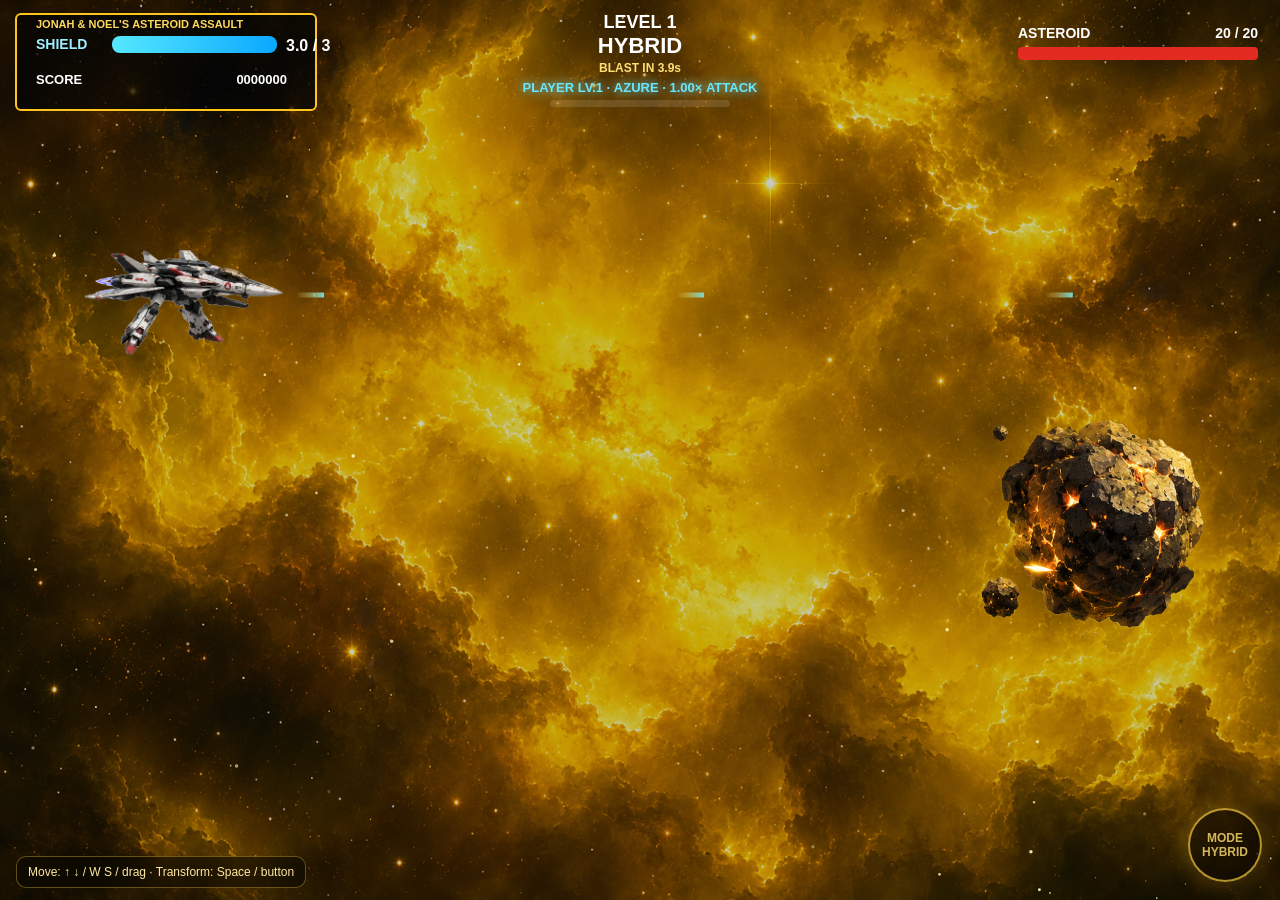
==== commit ac69820e: "Add files via upload" ====
--- a/games/asteroid-assault/index.html
+++ b/games/asteroid-assault/index.html
@@ -112,7 +112,9 @@
 const playerLevelColors={
   1:{main:'#67e8ff',soft:'rgba(103,232,255,.55)',name:'AZURE'},
   2:{main:'#ffd95a',soft:'rgba(255,217,90,.55)',name:'GOLD'},
-  3:{main:'#ff5fe1',soft:'rgba(255,95,225,.55)',name:'MAGENTA'}
+  3:{main:'#ff5fe1',soft:'rgba(255,95,225,.55)',name:'MAGENTA'},
+  4:{main:'#4dffb8',soft:'rgba(77,255,184,.55)',name:'REGEN'},
+  5:{main:'#b98cff',soft:'rgba(185,140,255,.58)',name:'GUARDIAN'}
 };
 const keys={},bullets=[],enemyShots=[],particles=[],debris=[],powerups=[],missiles=[],blasts=[],bossMissiles=[],bossLasers=[],stars=[];
 const IMG={},sources={"nebula": "assets/nebula.png", "asteroid": "assets/asteroid.png", "missile": "assets/missile.png", "shield": "assets/shield.png", "robot": "assets/robot.png", "spaceship": "assets/spaceship.png", "hybrid": "assets/hybrid.png", "boss": "assets/boss.png"};
@@ -149,7 +151,7 @@
 const ship={
  x:130,y:300,speed:350,shield:3,maxShield:3,hitFlash:0,missileMode:0,
  fireTimer:0,missileTimer:0,mode:'hybrid',transforming:0,nextMode:null,
- blastTimer:5,invulnerable:0,shieldFlare:0,shieldAngle:0,shieldPulse:0
+ blastTimer:5,invulnerable:0,shieldFlare:0,shieldAngle:0,shieldPulse:0,regenDelay:0,regenGlow:0,defenseCooldown:10,defenseBeam:0,defenseTarget:null
 };
 const asteroid={x:0,y:0,r:105,hp:20,maxHp:20,shootTimer:1.6,phase:0,dead:false,respawn:0};
 const boss={
@@ -204,27 +206,36 @@
  burst(ship.x,ship.y,42,320,'#71e9ff');
 }
 function playerDamageMultiplier(){
- return playerLevel===1?1:playerLevel===2?1.5:2.25;
+ return playerLevel===1?1:
+        playerLevel===2?1.5:
+        playerLevel===3?2.25:
+        playerLevel===4?2.75:3.25;
 }
 function updatePlayerLevel(){
  let next=score>=playerLevelThresholds[2]?3:score>=playerLevelThresholds[1]?2:1;
+ if(level>=15)next=Math.max(next,4);
+ if(level>=20)next=5;
  if(next!==playerLevel){
    playerLevel=next;
    burst(ship.x,ship.y,70,380,playerLevelColors[playerLevel].main);
    ship.invulnerable=Math.max(ship.invulnerable,1);
+   if(playerLevel>=4){ship.regenDelay=0;ship.regenGlow=1;}
+   if(playerLevel>=5){ship.defenseCooldown=2;}
  }
 }
 function restart(){
  elapsed=0;score=0;level=1;playerLevel=1;state='playing';ship.shield=3;ship.maxShield=3;ship.hitFlash=0;ship.missileMode=0;
- ship.mode='hybrid';ship.transforming=0;ship.nextMode=null;ship.blastTimer=5;ship.shieldFlare=0;ship.shieldPulse=0;transformBtn.innerHTML='MODE<br>HYBRID';
+ ship.mode='hybrid';ship.transforming=0;ship.nextMode=null;ship.blastTimer=5;ship.shieldFlare=0;ship.shieldPulse=0;ship.regenDelay=0;ship.regenGlow=0;ship.defenseCooldown=10;ship.defenseBeam=0;ship.defenseTarget=null;transformBtn.innerHTML='MODE<br>HYBRID';
  bullets.length=enemyShots.length=particles.length=debris.length=powerups.length=missiles.length=blasts.length=bossMissiles.length=bossLasers.length=0;
  boss.active=false;boss.defeated=false;boss.hp=boss.maxHp;boss.entry=0;boss.deathTimer=0;boss.deathStage=0;boss.deathPulse=0;boss.coreFlash=0;
  resetAsteroid();
 }
 function resetAsteroid(){
+ updatePlayerLevel();
  if(level===5){startBoss();return;}
  boss.active=false;
- asteroid.maxHp=20+(level-1)*6;asteroid.hp=asteroid.maxHp;asteroid.r=Math.max(75,105-(level-1)*2);
+ asteroid.maxHp=level<15 ? 20+(level-1)*6 : level<20 ? 104+(level-15)*5 : 129+(level-20)*4;
+ asteroid.hp=asteroid.maxHp;asteroid.r=Math.max(75,105-(level-1)*2);
  asteroid.dead=false;asteroid.shootTimer=Math.max(.75,1.8-level*.08);
 }
 function burst(x,y,n,s,c){for(let i=0;i<n;i++){const a=Math.random()*Math.PI*2,v=Math.random()*s;particles.push({x,y,vx:Math.cos(a)*v,vy:Math.sin(a)*v,life:.35+Math.random()*.75,max:1,size:1+Math.random()*4,c})}}
@@ -313,7 +324,9 @@
 }
 function shipHit(sourceX=ship.x+120,sourceY=ship.y){
  if(ship.hitFlash>0||ship.invulnerable>0)return;
- ship.shield--;
+ ship.shield=Math.max(0,ship.shield-1);
+ ship.regenDelay=3;
+ ship.regenGlow=0;
  ship.hitFlash=1.1;
  ship.shieldFlare=.72;
  ship.shieldPulse=0;
@@ -323,6 +336,35 @@
  burst(impactX,impactY,30,320,'#70eaff');
  if(ship.shield<=0){state='gameover';burst(ship.x,ship.y,75,460,'#ff554f')}
 }
+function currentShipAssetLength(){
+ const compact=isCompactLandscape();
+ if(ship.mode==='spaceship')return compact?175:233;
+ if(ship.mode==='hybrid')return compact?149:199;
+ return compact?108:143;
+}
+function findDefenseThreat(){
+ const range=currentShipAssetLength();
+ let best=null,bestDist=Infinity;
+ for(const e of enemyShots){
+   if(e.dead)continue;
+   const d=Math.hypot(e.x-ship.x,e.y-ship.y);
+   if(d<=range&&d<bestDist){best=e;bestDist=d;}
+ }
+ for(const m of bossMissiles){
+   if(m.dead)continue;
+   const d=Math.hypot(m.x-ship.x,m.y-ship.y);
+   if(d<=range&&d<bestDist){best=m;bestDist=d;}
+ }
+ return best;
+}
+function fireDefenseLaser(target){
+ if(!target)return;
+ ship.defenseBeam=.22;
+ ship.defenseTarget={x:target.x,y:target.y};
+ target.dead=true;
+ burst(target.x,target.y,28,340,'#c6a2ff');
+ score+=25;updatePlayerLevel();
+}
 function hit(a,b,r){const dx=a.x-b.x,dy=a.y-b.y;return dx*dx+dy*dy<(a.r+r)*(a.r+r)}
 function trim(a){for(let i=a.length-1;i>=0;i--)if(a[i].dead||a[i].life<=0)a.splice(i,1)}
 
@@ -332,7 +374,27 @@
  for(const p of particles){p.x+=p.vx*dt;p.y+=p.vy*dt;p.vx*=.985;p.vy*=.985;p.life-=dt}trim(particles);
  for(const d of debris){d.x+=d.vx*dt;d.y+=d.vy*dt;d.rot+=d.vr*dt;d.life-=dt}trim(debris);
  if(state!=='playing')return;
- elapsed+=dt;ship.hitFlash=Math.max(0,ship.hitFlash-dt);ship.invulnerable=Math.max(0,ship.invulnerable-dt);ship.missileMode=Math.max(0,ship.missileMode-dt);ship.shieldFlare=Math.max(0,ship.shieldFlare-dt);ship.shieldPulse+=dt;
+ elapsed+=dt;
+ ship.hitFlash=Math.max(0,ship.hitFlash-dt);
+ ship.invulnerable=Math.max(0,ship.invulnerable-dt);
+ ship.missileMode=Math.max(0,ship.missileMode-dt);
+ ship.shieldFlare=Math.max(0,ship.shieldFlare-dt);
+ ship.shieldPulse+=dt;
+ ship.regenDelay=Math.max(0,ship.regenDelay-dt);
+ ship.regenGlow=Math.max(0,ship.regenGlow-dt);
+ ship.defenseBeam=Math.max(0,ship.defenseBeam-dt);
+ if(playerLevel>=4&&ship.regenDelay<=0&&ship.shield<ship.maxShield){
+   ship.shield=Math.min(ship.maxShield,ship.shield+(ship.maxShield/20)*dt);
+   ship.regenGlow=.25;
+ }
+ if(playerLevel>=5){
+   ship.defenseCooldown-=dt;
+   if(ship.defenseCooldown<=0){
+     const threat=findDefenseThreat();
+     if(threat){fireDefenseLaser(threat);ship.defenseCooldown=10;}
+     else ship.defenseCooldown=0;
+   }
+ }
 
  if(ship.transforming>0){
    ship.transforming-=dt;
@@ -433,6 +495,10 @@
  for(const q of blasts){q.x+=q.vx*dt;q.life-=dt;q.r+=18*dt;if(boss.active&&!boss.defeated&&hit(q,boss,boss.r*.9)){q.dead=true;bossHit(q.damage,q.x,q.y);burst(q.x,q.y,38,380,'#fff0a3')}else if(!asteroid.dead&&hit(q,asteroid,asteroid.r*.78)){q.dead=true;asteroidHit(q.damage,q.x,q.y);burst(q.x,q.y,38,380,'#fff0a3')}if(q.x>W+60)q.dead=true}trim(blasts);
  for(const m of missiles){if(!asteroid.dead){const a=Math.atan2(asteroid.y-m.y,asteroid.x-m.x);m.vx+=Math.cos(a)*420*dt;m.vy+=Math.sin(a)*420*dt}m.x+=m.vx*dt;m.y+=m.vy*dt;m.life-=dt;particles.push({x:m.x-8,y:m.y,vx:-80,vy:(Math.random()-.5)*35,life:.22,max:.22,size:2+Math.random()*2,c:'#ffcb59'});if(boss.active&&!boss.defeated&&hit({x:m.x,y:m.y,r:8},boss,boss.r*.9)){m.dead=true;bossHit(m.damage,m.x,m.y)}else if(!asteroid.dead&&hit({x:m.x,y:m.y,r:8},asteroid,asteroid.r*.82)){m.dead=true;asteroidHit(m.damage,m.x,m.y)}}trim(missiles);
 
+ if(playerLevel>=5&&ship.defenseCooldown<=0){
+   const threat=findDefenseThreat();
+   if(threat){fireDefenseLaser(threat);ship.defenseCooldown=10;}
+ }
  for(const e of enemyShots){e.x+=e.vx*dt;e.y+=e.vy*dt;e.rot+=dt*4;if(hit(e,ship,isCompactLandscape()?21:26)){e.dead=true;shipHit(e.x,e.y)}if(e.x<-30)e.dead=true}trim(enemyShots);
 
  for(const bm of bossMissiles){
@@ -496,13 +562,13 @@
    ctx.fillText('SHIELD',leftX+14,leftY+39);
 
    const sbw=104;
-   rr(leftX+72,leftY+27,sbw,13,4);
+   rr(leftX+72,leftY+27,sbw,13,6);
    ctx.fillStyle='rgba(255,255,255,.12)';ctx.fill();
-   rr(leftX+72,leftY+27,sbw*(ship.shield/ship.maxShield),13,4);
-   ctx.fillStyle='#09c8f5';ctx.fill();
-
-   ctx.fillStyle='#fff';ctx.font='700 14px Arial';
-   ctx.fillText(`${ship.shield} / ${ship.maxShield}`,leftX+184,leftY+39);
+   rr(leftX+72,leftY+27,sbw*Math.max(0,ship.shield/ship.maxShield),13,6);
+   const sg=ctx.createLinearGradient(leftX+72,0,leftX+72+sbw,0);sg.addColorStop(0,'#56e8ff');sg.addColorStop(1,'#0aa8ff');ctx.fillStyle=sg;ctx.fill();
+
+   ctx.fillStyle='#fff';ctx.font='700 13px Arial';
+   ctx.fillText(`${ship.shield.toFixed(1)} / ${ship.maxShield}`,leftX+184,leftY+39);
 
    ctx.font='700 11px Arial';
    ctx.fillText('SCORE',leftX+14,leftY+66);
@@ -519,7 +585,8 @@
 
    const pc=playerLevelColors[playerLevel];
    ctx.font='800 10px Arial';ctx.fillStyle=pc.main;
-   ctx.fillText(`P${playerLevel} · ${playerDamageMultiplier().toFixed(2)}× ATTACK`,centerX,58);
+   const compactAbility=playerLevel>=5?`GUARD ${Math.max(0,ship.defenseCooldown).toFixed(1)}s`:playerLevel>=4?(ship.regenDelay>0?`REGEN PAUSED ${ship.regenDelay.toFixed(1)}s`:'AUTO REGEN'):`${playerDamageMultiplier().toFixed(2)}× ATTACK`;
+   ctx.fillText(`P${playerLevel} · ${compactAbility}`,centerX,58);
 
    const perk=ship.mode==='robot'?'5 SHIELDS':ship.mode==='spaceship'?'RAPID FIRE':`BLAST ${Math.max(0,ship.blastTimer).toFixed(1)}s`;
    ctx.font='700 10px Arial';ctx.fillStyle='#ffe077';
@@ -560,8 +627,9 @@
  rr(16,14,300,96,5);ctx.fillStyle='rgba(4,5,5,.72)';ctx.fill();ctx.strokeStyle='#ffc51c';ctx.lineWidth=2;ctx.stroke();
  ctx.font='800 11px Arial';ctx.fillStyle='#ffd95a';ctx.fillText("JONAH & NOEL'S ASTEROID ASSAULT",36,28);
  ctx.font='700 14px Arial';ctx.fillStyle='#9eeeff';ctx.fillText('SHIELD',36,49);
- const bw=165;rr(112,36,bw,17,4);ctx.fillStyle='rgba(255,255,255,.12)';ctx.fill();rr(112,36,bw*(ship.shield/ship.maxShield),17,4);ctx.fillStyle='#09c8f5';ctx.fill();
- ctx.fillStyle='#fff';ctx.font='700 18px Arial';ctx.fillText(`${ship.shield} / ${ship.maxShield}`,286,51);
+ const bw=165;rr(112,36,bw,17,8);ctx.fillStyle='rgba(255,255,255,.12)';ctx.fill();rr(112,36,bw*Math.max(0,ship.shield/ship.maxShield),17,8);
+ const shieldGrad=ctx.createLinearGradient(112,0,112+bw,0);shieldGrad.addColorStop(0,'#56e8ff');shieldGrad.addColorStop(1,'#0aa8ff');ctx.fillStyle=shieldGrad;ctx.fill();
+ ctx.fillStyle='#fff';ctx.font='700 16px Arial';ctx.fillText(`${ship.shield.toFixed(1)} / ${ship.maxShield}`,286,51);
  ctx.font='700 13px Arial';ctx.fillText('SCORE',36,84);ctx.textAlign='right';ctx.fillText(String(score).padStart(7,'0'),287,84);ctx.textAlign='left';
 
  if(boss.active){
@@ -583,7 +651,8 @@
  ctx.fillText(perk,W/2,72);
  const pc=playerLevelColors[playerLevel];
  ctx.font='900 13px Arial';ctx.fillStyle=pc.main;ctx.shadowBlur=10;ctx.shadowColor=pc.main;
- ctx.fillText(`PLAYER LV.${playerLevel} · ${pc.name} · ${playerDamageMultiplier().toFixed(2)}× ATTACK`,W/2,92);
+ const ability=playerLevel>=5?`DEFENCE LASER ${Math.max(0,ship.defenseCooldown).toFixed(1)}s`:playerLevel>=4?(ship.regenDelay>0?`REGEN PAUSED ${ship.regenDelay.toFixed(1)}s`:'AUTO SHIELD REGEN'):`${playerDamageMultiplier().toFixed(2)}× ATTACK`;
+ ctx.fillText(`PLAYER LV.${playerLevel} · ${pc.name} · ${ability}`,W/2,92);
  ctx.shadowBlur=0;
  if(playerLevel<3){
    const current=playerLevelThresholds[playerLevel-1],target=playerLevelThresholds[playerLevel];
@@ -616,6 +685,24 @@
  };
  const [w,h]=dimensions[mode];ctx.drawImage(IMG[mode],-w*.48,-h*.48,w,h);
  ctx.shadowBlur=0;
+ if(playerLevel>=4&&ship.regenDelay<=0&&ship.shield<ship.maxShield){
+   const regenPulse=.45+.35*Math.sin(ship.shieldPulse*7);
+   ctx.save();ctx.globalCompositeOperation='screen';ctx.shadowBlur=26;ctx.shadowColor='#45dfff';
+   const rg=ctx.createRadialGradient(0,0,8,0,0,Math.max(w,h)*.72);
+   rg.addColorStop(0,`rgba(185,250,255,${.32+regenPulse*.18})`);rg.addColorStop(.42,`rgba(52,210,255,${.20+regenPulse*.18})`);rg.addColorStop(1,'rgba(26,120,255,0)');
+   ctx.fillStyle=rg;ctx.beginPath();ctx.ellipse(0,0,w*.58,Math.max(h*.62,44),0,0,Math.PI*2);ctx.fill();ctx.restore();
+   ctx.save();ctx.strokeStyle=`rgba(102,235,255,${.35+regenPulse*.35})`;ctx.lineWidth=2;ctx.setLineDash([5,7]);ctx.lineDashOffset=-ship.shieldPulse*30;
+   ctx.beginPath();ctx.ellipse(0,0,w*.50,Math.max(h*.52,39),0,0,Math.PI*2);ctx.stroke();ctx.restore();
+ }
+ if(playerLevel>=5&&ship.defenseCooldown<=0){
+   ctx.save();ctx.strokeStyle='rgba(198,162,255,.65)';ctx.lineWidth=1.5;ctx.setLineDash([4,6]);ctx.lineDashOffset=-ship.shieldPulse*24;
+   ctx.beginPath();ctx.arc(0,0,currentShipAssetLength(),0,Math.PI*2);ctx.stroke();ctx.restore();
+ }
+ if(ship.defenseBeam>0&&ship.defenseTarget){
+   ctx.save();const tx=ship.defenseTarget.x-ship.x,ty=ship.defenseTarget.y-ship.y;
+   ctx.strokeStyle='#e8dcff';ctx.lineWidth=4;ctx.shadowBlur=22;ctx.shadowColor='#a978ff';ctx.beginPath();ctx.moveTo(0,0);ctx.lineTo(tx,ty);ctx.stroke();
+   ctx.strokeStyle='#fff';ctx.lineWidth=1.5;ctx.beginPath();ctx.moveTo(0,0);ctx.lineTo(tx,ty);ctx.stroke();ctx.restore();
+ }
  if(ship.shieldFlare>0){
    const life=ship.shieldFlare/.72;
    const rx=w*.53,ry=Math.max(h*.48,48);
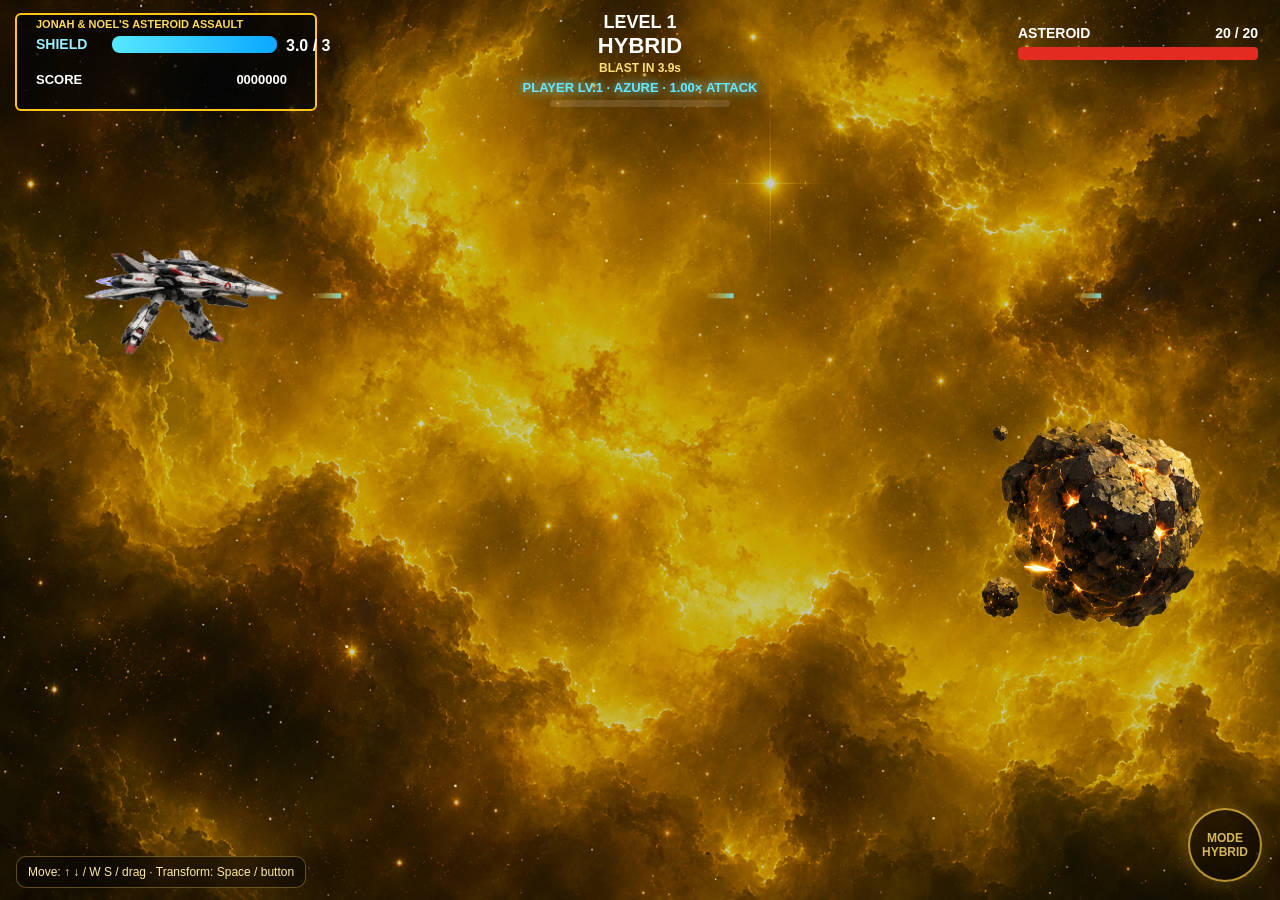
==== commit 964b97c9: "Add files via upload" ====
--- a/games/asteroid-assault/index.html
+++ b/games/asteroid-assault/index.html
@@ -5,7 +5,7 @@
 <meta name="viewport" content="width=device-width,initial-scale=1,maximum-scale=1,user-scalable=no,viewport-fit=cover">
 <meta name="description" content="Jonah and Noel's Asteroid Assault Game">
 <meta name="theme-color" content="#120b00">
-<title>Jonah and Noel's Asteroid Assault Game</title>
+<title>Jonah and Noel's Asteroid Assault Game — Tank Update</title>
 <style>
 html,body{margin:0;width:100%;height:100%;overflow:hidden;background:#090600;color:#fff;font-family:Arial,Helvetica,sans-serif;touch-action:none}
 canvas{display:block;width:100vw;height:100vh}
@@ -151,7 +151,7 @@
 const ship={
  x:130,y:300,speed:350,shield:3,maxShield:3,hitFlash:0,missileMode:0,
  fireTimer:0,missileTimer:0,mode:'hybrid',transforming:0,nextMode:null,
- blastTimer:5,invulnerable:0,shieldFlare:0,shieldAngle:0,shieldPulse:0,regenDelay:0,regenGlow:0,defenseCooldown:10,defenseBeam:0,defenseTarget:null
+ blastTimer:5,invulnerable:0,shieldFlare:0,shieldAngle:0,shieldPulse:0,regenDelay:0,regenGlow:0,defenseCooldown:10,defenseBeam:0,defenseTarget:null,robotBurstRemaining:0,robotBurstTimer:0,robotBurstCooldown:0,robotRecoil:0
 };
 const asteroid={x:0,y:0,r:105,hp:20,maxHp:20,shootTimer:1.6,phase:0,dead:false,respawn:0};
 const boss={
@@ -201,6 +201,7 @@
    ship.shield=Math.min(ship.shield,3);
  }
  ship.fireTimer=0;
+ ship.robotBurstRemaining=0;ship.robotBurstTimer=0;ship.robotBurstCooldown=0;ship.robotRecoil=0;
  ship.blastTimer=5;
  transformBtn.innerHTML=`MODE<br>${modeNames[ship.mode]}`;
  burst(ship.x,ship.y,42,320,'#71e9ff');
@@ -225,7 +226,7 @@
 }
 function restart(){
  elapsed=0;score=0;level=1;playerLevel=1;state='playing';ship.shield=3;ship.maxShield=3;ship.hitFlash=0;ship.missileMode=0;
- ship.mode='hybrid';ship.transforming=0;ship.nextMode=null;ship.blastTimer=5;ship.shieldFlare=0;ship.shieldPulse=0;ship.regenDelay=0;ship.regenGlow=0;ship.defenseCooldown=10;ship.defenseBeam=0;ship.defenseTarget=null;transformBtn.innerHTML='MODE<br>HYBRID';
+ ship.mode='hybrid';ship.transforming=0;ship.nextMode=null;ship.blastTimer=5;ship.shieldFlare=0;ship.shieldPulse=0;ship.regenDelay=0;ship.regenGlow=0;ship.defenseCooldown=10;ship.defenseBeam=0;ship.defenseTarget=null;ship.robotBurstRemaining=0;ship.robotBurstTimer=0;ship.robotBurstCooldown=0;ship.robotRecoil=0;transformBtn.innerHTML='MODE<br>HYBRID';
  bullets.length=enemyShots.length=particles.length=debris.length=powerups.length=missiles.length=blasts.length=bossMissiles.length=bossLasers.length=0;
  boss.active=false;boss.defeated=false;boss.hp=boss.maxHp;boss.entry=0;boss.deathTimer=0;boss.deathStage=0;boss.deathPulse=0;boss.coreFlash=0;
  resetAsteroid();
@@ -239,7 +240,25 @@
  asteroid.dead=false;asteroid.shootTimer=Math.max(.75,1.8-level*.08);
 }
 function burst(x,y,n,s,c){for(let i=0;i<n;i++){const a=Math.random()*Math.PI*2,v=Math.random()*s;particles.push({x,y,vx:Math.cos(a)*v,vy:Math.sin(a)*v,life:.35+Math.random()*.75,max:1,size:1+Math.random()*4,c})}}
-function fire(){bullets.push({x:ship.x+64,y:ship.y-5,vx:760,r:4,damage:playerDamageMultiplier()});}
+function getShipDimensions(){
+ const compact=isCompactLandscape();
+ return {
+   robot:[Math.min(compact?108:143,W*(compact?.10:.1275)),Math.min(compact?108:143,H*(compact?.23:.2175))],
+   spaceship:[Math.min(compact?175:233,W*(compact?.16:.2025)),Math.min(compact?53:70,H*(compact?.12:.1125))],
+   hybrid:[Math.min(compact?149:199,W*(compact?.14:.1725)),Math.min(compact?79:105,H*(compact?.18:.165))]
+ };
+}
+function getMuzzlePosition(){
+ const [w,h]=getShipDimensions()[ship.mode];
+ if(ship.mode==='robot')return {x:ship.x+w*.52,y:ship.y-h*.11};
+ if(ship.mode==='spaceship')return {x:ship.x+w*.48,y:ship.y-h*.02};
+ return {x:ship.x+w*.47,y:ship.y-h*.04};
+}
+function fire(){
+ const muzzle=getMuzzlePosition();
+ bullets.push({x:muzzle.x,y:muzzle.y,vx:760,r:ship.mode==='robot'?6:4,damage:playerDamageMultiplier(),heavy:ship.mode==='robot'});
+ burst(muzzle.x,muzzle.y,ship.mode==='robot'?11:4,ship.mode==='robot'?185:105,playerLevelColors[playerLevel].main);
+}
 function fireMissile(){missiles.push({x:ship.x+52,y:ship.y+(Math.random()>.5?-15:15),vx:430,vy:(Math.random()-.5)*80,life:4,damage:3*playerDamageMultiplier()});}
 function fireBlast(){
  blasts.push({x:ship.x+66,y:ship.y,vx:520,r:22,life:2.5,damage:6*playerDamageMultiplier()});
@@ -322,9 +341,9 @@
  if(asteroid.hp%5===0||asteroid.hp<=0)for(let i=0;i<(asteroid.hp<=0?7:2);i++)debris.push({x:asteroid.x+(Math.random()-.5)*asteroid.r,y:asteroid.y+(Math.random()-.5)*asteroid.r,vx:(Math.random()-.5)*280,vy:(Math.random()-.5)*280,r:7+Math.random()*18,life:2+Math.random()*1.5,rot:Math.random()*6,vr:(Math.random()-.5)*5});
  if(asteroid.hp<=0){asteroid.dead=true;asteroid.respawn=2.2;score+=100*level;updatePlayerLevel();burst(asteroid.x,asteroid.y,70,450,'#ff9b37');}
 }
-function shipHit(sourceX=ship.x+120,sourceY=ship.y){
+function shipHit(sourceX=ship.x+120,sourceY=ship.y,damage=1){
  if(ship.hitFlash>0||ship.invulnerable>0)return;
- ship.shield=Math.max(0,ship.shield-1);
+ ship.shield=Math.max(0,ship.shield-damage);
  ship.regenDelay=3;
  ship.regenGlow=0;
  ship.hitFlash=1.1;
@@ -383,8 +402,14 @@
  ship.regenDelay=Math.max(0,ship.regenDelay-dt);
  ship.regenGlow=Math.max(0,ship.regenGlow-dt);
  ship.defenseBeam=Math.max(0,ship.defenseBeam-dt);
- if(playerLevel>=4&&ship.regenDelay<=0&&ship.shield<ship.maxShield){
-   ship.shield=Math.min(ship.maxShield,ship.shield+(ship.maxShield/20)*dt);
+ const robotRegen=ship.mode==='robot';
+ const progressionRegen=playerLevel>=4;
+ if((robotRegen||progressionRegen)&&ship.regenDelay<=0&&ship.shield<ship.maxShield){
+   let fullRegenSeconds=20;
+   if(robotRegen){
+     fullRegenSeconds=playerLevel>=5?8:playerLevel>=4?12:50;
+   }
+   ship.shield=Math.min(ship.maxShield,ship.shield+(ship.maxShield/fullRegenSeconds)*dt);
    ship.regenGlow=.25;
  }
  if(playerLevel>=5){
@@ -401,10 +426,28 @@
    if(ship.transforming<=0)finishTransform();
  } else {
    const mv=((keys.arrowdown||keys.s)?1:0)-((keys.arrowup||keys.w)?1:0);
-   ship.y=Math.max(78,Math.min(H-78,ship.y+mv*ship.speed*dt));
+   const modeSpeed=ship.mode==='robot'?ship.speed*.8:ship.speed;
+   ship.y=Math.max(78,Math.min(H-78,ship.y+mv*modeSpeed*dt));
    ship.fireTimer-=dt;
-   const fireRate=ship.mode==='spaceship'?.25:.5;
-   if(ship.fireTimer<=0){fire();ship.fireTimer+=fireRate}
+   ship.robotBurstTimer=Math.max(0,ship.robotBurstTimer-dt);
+   ship.robotBurstCooldown=Math.max(0,ship.robotBurstCooldown-dt);
+   ship.robotRecoil=Math.max(0,ship.robotRecoil-dt);
+   if(ship.mode==='robot'){
+     if(ship.robotBurstRemaining===0&&ship.robotBurstCooldown<=0){
+       ship.robotBurstRemaining=3;
+       ship.robotBurstTimer=0;
+     }
+     if(ship.robotBurstRemaining>0&&ship.robotBurstTimer<=0){
+       fire();
+       ship.robotRecoil=.09;
+       ship.robotBurstRemaining--;
+       if(ship.robotBurstRemaining>0)ship.robotBurstTimer=.10;
+       else ship.robotBurstCooldown=.75;
+     }
+   }else{
+     const fireRate=ship.mode==='spaceship'?.25:.5;
+     if(ship.fireTimer<=0){fire();ship.fireTimer+=fireRate}
+   }
    if(ship.mode==='hybrid'){
      ship.blastTimer-=dt;
      if(ship.blastTimer<=0){fireBlast();ship.blastTimer=5}
@@ -528,12 +571,12 @@
    if(bm.trail.length>18)bm.trail.shift();
    for(const t of bm.trail)t.life-=dt;
 
-   if(hit(bm,ship,isCompactLandscape()?20:25)){bm.dead=true;shipHit(bm.x,bm.y);burst(bm.x,bm.y,24,320,'#ff7a32')}
+   if(hit(bm,ship,isCompactLandscape()?20:25)){bm.dead=true;shipHit(bm.x,bm.y,ship.mode==='robot'?.5:1);burst(bm.x,bm.y,24,320,'#ff7a32')}
    if(bm.life<=0||bm.x<-60||bm.y<-80||bm.y>H+80)bm.dead=true;
  }trim(bossMissiles);
  for(const bl of bossLasers){
    bl.life-=dt;
-   if(bl.life>0.15&&Math.abs(ship.y-bl.y)<bl.h*.5+22&&ship.x<W*.72)shipHit(W,bl.y);
+   if(bl.life>0.15&&Math.abs(ship.y-bl.y)<bl.h*.5+22&&ship.x<W*.72)shipHit(W,bl.y,1);
  }trim(bossLasers);
 
  for(const p of powerups){p.t+=dt;p.x+=p.vx*dt;p.y+=p.vy*dt;p.vy+=Math.sin(p.t*2.7)*28*dt;if(p.y<70||p.y>H-70)p.vy*=-1;if(hit(p,ship,38)){p.dead=true;if(p.type==='missile')ship.missileMode=10;else ship.shield=Math.min(ship.maxShield,ship.shield+1);burst(p.x,p.y,30,320,p.type==='shield'?'#55dfff':'#ffd158')}if(p.x<-50)p.dead=true}trim(powerups);
@@ -585,10 +628,13 @@
 
    const pc=playerLevelColors[playerLevel];
    ctx.font='800 10px Arial';ctx.fillStyle=pc.main;
-   const compactAbility=playerLevel>=5?`GUARD ${Math.max(0,ship.defenseCooldown).toFixed(1)}s`:playerLevel>=4?(ship.regenDelay>0?`REGEN PAUSED ${ship.regenDelay.toFixed(1)}s`:'AUTO REGEN'):`${playerDamageMultiplier().toFixed(2)}× ATTACK`;
+   const compactAbility=playerLevel>=5?`GUARD ${Math.max(0,ship.defenseCooldown).toFixed(1)}s`:
+     playerLevel>=4?(ship.regenDelay>0?`REGEN PAUSED ${ship.regenDelay.toFixed(1)}s`:'FAST REGEN'):
+     ship.mode==='robot'?(ship.regenDelay>0?`ROBOT REGEN ${ship.regenDelay.toFixed(1)}s`:'SLOW REGEN + BURST'):
+     `${playerDamageMultiplier().toFixed(2)}× ATTACK`;
    ctx.fillText(`P${playerLevel} · ${compactAbility}`,centerX,58);
 
-   const perk=ship.mode==='robot'?'5 SHIELDS':ship.mode==='spaceship'?'RAPID FIRE':`BLAST ${Math.max(0,ship.blastTimer).toFixed(1)}s`;
+   const perk=ship.mode==='robot'?'TANK · 3-SHOT BURST':ship.mode==='spaceship'?'RAPID FIRE':`BLAST ${Math.max(0,ship.blastTimer).toFixed(1)}s`;
    ctx.font='700 10px Arial';ctx.fillStyle='#ffe077';
    ctx.fillText(perk,centerX,73);
 
@@ -647,11 +693,14 @@
 
  ctx.textAlign='center';ctx.font='700 18px Arial';ctx.fillStyle='#fff';ctx.fillText(boss.active?'BOSS LEVEL':`LEVEL ${level}`,W/2,28);ctx.font='700 22px Arial';ctx.fillText(modeNames[ship.mode],W/2,53);
  ctx.font='600 12px Arial';ctx.fillStyle='#ffe077';
- const perk=ship.mode==='robot'?'5-SHIELD CAPACITY':ship.mode==='spaceship'?'0.25s RAPID FIRE':`BLAST IN ${Math.max(0,ship.blastTimer).toFixed(1)}s`;
+ const perk=ship.mode==='robot'?'TANK · BURST · FASTEST REGEN':ship.mode==='spaceship'?'0.25s RAPID FIRE':`BLAST IN ${Math.max(0,ship.blastTimer).toFixed(1)}s`;
  ctx.fillText(perk,W/2,72);
  const pc=playerLevelColors[playerLevel];
  ctx.font='900 13px Arial';ctx.fillStyle=pc.main;ctx.shadowBlur=10;ctx.shadowColor=pc.main;
- const ability=playerLevel>=5?`DEFENCE LASER ${Math.max(0,ship.defenseCooldown).toFixed(1)}s`:playerLevel>=4?(ship.regenDelay>0?`REGEN PAUSED ${ship.regenDelay.toFixed(1)}s`:'AUTO SHIELD REGEN'):`${playerDamageMultiplier().toFixed(2)}× ATTACK`;
+ const ability=playerLevel>=5?`DEFENCE LASER ${Math.max(0,ship.defenseCooldown).toFixed(1)}s`:
+ playerLevel>=4?(ship.regenDelay>0?`REGEN PAUSED ${ship.regenDelay.toFixed(1)}s`:'FAST SHIELD REGEN'):
+ ship.mode==='robot'?(ship.regenDelay>0?`ROBOT REGEN PAUSED ${ship.regenDelay.toFixed(1)}s`:'SLOW REGEN · 3-SHOT BURST'):
+ `${playerDamageMultiplier().toFixed(2)}× ATTACK`;
  ctx.fillText(`PLAYER LV.${playerLevel} · ${pc.name} · ${ability}`,W/2,92);
  ctx.shadowBlur=0;
  if(playerLevel<3){
@@ -677,20 +726,17 @@
    ctx.globalAlpha=.55+.45*Math.abs(Math.cos(progress*Math.PI));
    ctx.shadowBlur=34;ctx.shadowColor=playerLevelColors[playerLevel].main;
  }
- const compact=isCompactLandscape();
- const dimensions={
-   robot:[Math.min(compact?108:143,W*(compact?.10:.1275)),Math.min(compact?108:143,H*(compact?.23:.2175))],
-   spaceship:[Math.min(compact?175:233,W*(compact?.16:.2025)),Math.min(compact?53:70,H*(compact?.12:.1125))],
-   hybrid:[Math.min(compact?149:199,W*(compact?.14:.1725)),Math.min(compact?79:105,H*(compact?.18:.165))]
- };
- const [w,h]=dimensions[mode];ctx.drawImage(IMG[mode],-w*.48,-h*.48,w,h);
+ const dimensions=getShipDimensions();
+ const [w,h]=dimensions[mode];
+ const recoilOffset=(mode==='robot'&&ship.robotRecoil>0)?-5*(ship.robotRecoil/.09):0;
+ ctx.drawImage(IMG[mode],-w*.48+recoilOffset,-h*.48,w,h);
  ctx.shadowBlur=0;
- if(playerLevel>=4&&ship.regenDelay<=0&&ship.shield<ship.maxShield){
-   const regenPulse=.45+.35*Math.sin(ship.shieldPulse*7);
-   ctx.save();ctx.globalCompositeOperation='screen';ctx.shadowBlur=26;ctx.shadowColor='#45dfff';
+ if((ship.mode==='robot'||playerLevel>=4)&&ship.regenDelay<=0&&ship.shield<ship.maxShield){
+   const regenPulse=.45+.35*Math.sin(ship.shieldPulse*(ship.mode==='robot'?9:7));
+   ctx.save();ctx.globalCompositeOperation='screen';ctx.shadowBlur=ship.mode==='robot'?38:26;ctx.shadowColor='#45dfff';
    const rg=ctx.createRadialGradient(0,0,8,0,0,Math.max(w,h)*.72);
    rg.addColorStop(0,`rgba(185,250,255,${.32+regenPulse*.18})`);rg.addColorStop(.42,`rgba(52,210,255,${.20+regenPulse*.18})`);rg.addColorStop(1,'rgba(26,120,255,0)');
-   ctx.fillStyle=rg;ctx.beginPath();ctx.ellipse(0,0,w*.58,Math.max(h*.62,44),0,0,Math.PI*2);ctx.fill();ctx.restore();
+   ctx.fillStyle=rg;ctx.beginPath();ctx.ellipse(0,0,w*(ship.mode==='robot'?.68:.58),Math.max(h*(ship.mode==='robot'?.74:.62),44),0,0,Math.PI*2);ctx.fill();ctx.restore();
    ctx.save();ctx.strokeStyle=`rgba(102,235,255,${.35+regenPulse*.35})`;ctx.lineWidth=2;ctx.setLineDash([5,7]);ctx.lineDashOffset=-ship.shieldPulse*30;
    ctx.beginPath();ctx.ellipse(0,0,w*.50,Math.max(h*.52,39),0,0,Math.PI*2);ctx.stroke();ctx.restore();
  }
@@ -825,7 +871,7 @@
  const cracks=Math.floor((1-asteroid.hp/asteroid.maxHp)*7);ctx.strokeStyle='#ff8c35';ctx.lineWidth=2;for(let i=0;i<cracks;i++){const a=i*1.4;ctx.beginPath();ctx.moveTo(Math.cos(a)*20,Math.sin(a)*20);ctx.lineTo(Math.cos(a+.2)*asteroid.r*.7,Math.sin(a+.2)*asteroid.r*.7);ctx.stroke()}ctx.restore();
 }
 function drawObjects(){
- for(const b of bullets){const g=ctx.createLinearGradient(b.x-24,b.y,b.x+8,b.y);g.addColorStop(0,'rgba(255,217,72,0)');g.addColorStop(1,playerLevelColors[playerLevel].main);ctx.strokeStyle=g;ctx.lineWidth=5;ctx.beginPath();ctx.moveTo(b.x-22,b.y);ctx.lineTo(b.x+5,b.y);ctx.stroke()}
+ for(const b of bullets){const g=ctx.createLinearGradient(b.x-24,b.y,b.x+8,b.y);g.addColorStop(0,'rgba(255,217,72,0)');g.addColorStop(1,playerLevelColors[playerLevel].main);ctx.strokeStyle=g;ctx.lineWidth=b.heavy?8:5;ctx.shadowBlur=b.heavy?14:0;ctx.shadowColor=playerLevelColors[playerLevel].main;ctx.beginPath();ctx.moveTo(b.x-(b.heavy?30:22),b.y);ctx.lineTo(b.x+(b.heavy?8:5),b.y);ctx.stroke();ctx.shadowBlur=0}
  for(const q of blasts){ctx.save();ctx.shadowBlur=28;ctx.shadowColor=playerLevelColors[playerLevel].main;const g=ctx.createRadialGradient(q.x,q.y,2,q.x,q.y,q.r);g.addColorStop(0,'#ffffff');g.addColorStop(.4,playerLevelColors[playerLevel].main);g.addColorStop(1,'rgba(255,174,40,0)');ctx.fillStyle=g;ctx.beginPath();ctx.arc(q.x,q.y,q.r,0,7);ctx.fill();ctx.restore()}
 
  for(const bm of bossMissiles){
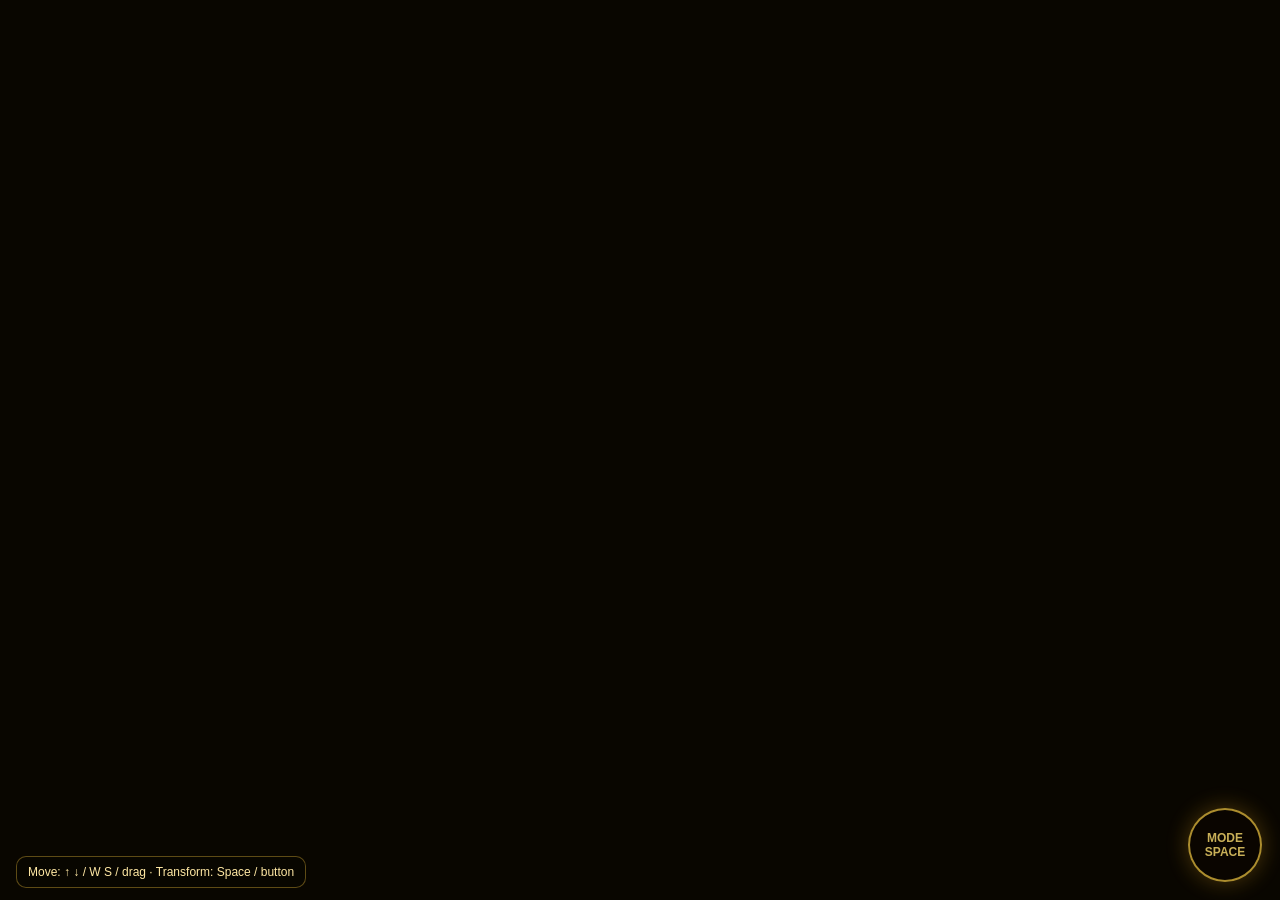
==== commit bedd95ab: "Add files via upload" ====
--- a/games/asteroid-assault/index.html
+++ b/games/asteroid-assault/index.html
@@ -5,7 +5,7 @@
 <meta name="viewport" content="width=device-width,initial-scale=1,maximum-scale=1,user-scalable=no,viewport-fit=cover">
 <meta name="description" content="Jonah and Noel's Asteroid Assault Game">
 <meta name="theme-color" content="#120b00">
-<title>Jonah and Noel's Asteroid Assault Game — Tank Update</title>
+<title>Jonah and Noel's Asteroid Assault Game — GUI Polish v7</title>
 <style>
 html,body{margin:0;width:100%;height:100%;overflow:hidden;background:#090600;color:#fff;font-family:Arial,Helvetica,sans-serif;touch-action:none}
 canvas{display:block;width:100vw;height:100vh}
@@ -106,7 +106,7 @@
 <script>
 (() => {
 const canvas=document.getElementById('game'),ctx=canvas.getContext('2d'),transformBtn=document.getElementById('transformBtn');
-let W=0,H=0,DPR=1,last=performance.now(),elapsed=0,state='playing',score=0,level=1,orientationPaused=false;
+let W=0,H=0,DPR=1,last=performance.now(),elapsed=0,state='playing',score=0,level=1,orientationPaused=false,milestoneBanner=0,milestoneType=0,modeCardTimer=3;
 let playerLevel=1;
 const playerLevelThresholds=[0,750,2500];
 const playerLevelColors={
@@ -117,7 +117,7 @@
   5:{main:'#b98cff',soft:'rgba(185,140,255,.58)',name:'GUARDIAN'}
 };
 const keys={},bullets=[],enemyShots=[],particles=[],debris=[],powerups=[],missiles=[],blasts=[],bossMissiles=[],bossLasers=[],stars=[];
-const IMG={},sources={"nebula": "assets/nebula.png", "asteroid": "assets/asteroid.png", "missile": "assets/missile.png", "shield": "assets/shield.png", "robot": "assets/robot.png", "spaceship": "assets/spaceship.png", "hybrid": "assets/hybrid.png", "boss": "assets/boss.png"};
+const IMG={},sources={"nebula": "assets/nebula.png", "asteroid": "assets/asteroid.png", "missile": "assets/missile.png", "shield": "assets/shield.png", "robot": "assets/robot.png", "spaceship": "assets/spaceship.png", "hybrid": "assets/hybrid.png", "boss": "assets/boss.png", "iconSpeed": "assets/hud-icons/speed.svg", "iconRapid": "assets/hud-icons/rapid-fire.svg", "iconShield": "assets/hud-icons/shield.svg", "iconRegen": "assets/hud-icons/regen.svg", "iconBlast": "assets/hud-icons/blast.svg", "iconBurst": "assets/hud-icons/burst.svg", "iconBalanced": "assets/hud-icons/balanced.svg", "iconResistance": "assets/hud-icons/resistance.svg"};
 let loaded=0;
 
 for(const [k,v] of Object.entries(sources)){const im=new Image();im.src=v;im.onload=()=>loaded++;IMG[k]=im;}
@@ -151,7 +151,7 @@
 const ship={
  x:130,y:300,speed:350,shield:3,maxShield:3,hitFlash:0,missileMode:0,
  fireTimer:0,missileTimer:0,mode:'hybrid',transforming:0,nextMode:null,
- blastTimer:5,invulnerable:0,shieldFlare:0,shieldAngle:0,shieldPulse:0,regenDelay:0,regenGlow:0,defenseCooldown:10,defenseBeam:0,defenseTarget:null,robotBurstRemaining:0,robotBurstTimer:0,robotBurstCooldown:0,robotRecoil:0
+ blastTimer:5,invulnerable:0,shieldFlare:0,shieldAngle:0,shieldPulse:0,regenDelay:0,regenGlow:0,defenseCooldown:10,defenseBeam:0,defenseTarget:null,robotBurstRemaining:0,robotBurstTimer:0,robotBurstCooldown:0,shieldMemory:{robot:5,spaceship:3,hybrid:3}
 };
 const asteroid={x:0,y:0,r:105,hp:20,maxHp:20,shootTimer:1.6,phase:0,dead:false,respawn:0};
 const boss={
@@ -181,6 +181,15 @@
 canvas.addEventListener('pointermove',e=>{if(drag)ship.y=Math.max(75,Math.min(H-75,e.clientY));});
 addEventListener('pointerup',()=>drag=false);
 
+function syncActiveShieldMemory(){
+ ship.shieldMemory[ship.mode]=Math.max(0,Math.min(ship.maxShield,ship.shield));
+}
+function restoreModeShield(mode){
+ ship.maxShield=mode==='robot'?5:3;
+ const remembered=ship.shieldMemory[mode];
+ ship.shield=Math.max(0,Math.min(ship.maxShield,remembered));
+}
+
 function startTransform(){
  if(ship.transforming>0)return;
  const i=modes.indexOf(ship.mode);
@@ -190,18 +199,12 @@
  burst(ship.x,ship.y,34,260,'#ffe06b');
 }
 function finishTransform(){
+ syncActiveShieldMemory();
  ship.mode=ship.nextMode;ship.nextMode=null;
- if(ship.mode==='robot'){
-   // Robot mode expands shield capacity but never heals during transformation.
-   ship.maxShield=5;
-   ship.shield=Math.min(ship.shield,5);
- }else{
-   // Fighter and Hybrid have a three-shield capacity.
-   ship.maxShield=3;
-   ship.shield=Math.min(ship.shield,3);
- }
+ restoreModeShield(ship.mode);
+ modeCardTimer=3;
  ship.fireTimer=0;
- ship.robotBurstRemaining=0;ship.robotBurstTimer=0;ship.robotBurstCooldown=0;ship.robotRecoil=0;
+ ship.robotBurstRemaining=0;ship.robotBurstTimer=0;ship.robotBurstCooldown=0;
  ship.blastTimer=5;
  transformBtn.innerHTML=`MODE<br>${modeNames[ship.mode]}`;
  burst(ship.x,ship.y,42,320,'#71e9ff');
@@ -225,13 +228,22 @@
  }
 }
 function restart(){
- elapsed=0;score=0;level=1;playerLevel=1;state='playing';ship.shield=3;ship.maxShield=3;ship.hitFlash=0;ship.missileMode=0;
- ship.mode='hybrid';ship.transforming=0;ship.nextMode=null;ship.blastTimer=5;ship.shieldFlare=0;ship.shieldPulse=0;ship.regenDelay=0;ship.regenGlow=0;ship.defenseCooldown=10;ship.defenseBeam=0;ship.defenseTarget=null;ship.robotBurstRemaining=0;ship.robotBurstTimer=0;ship.robotBurstCooldown=0;ship.robotRecoil=0;transformBtn.innerHTML='MODE<br>HYBRID';
+ elapsed=0;score=0;level=1;playerLevel=1;milestoneBanner=0;milestoneType=0;modeCardTimer=3;state='playing';ship.shield=3;ship.maxShield=3;ship.shieldMemory={robot:5,spaceship:3,hybrid:3};ship.hitFlash=0;ship.missileMode=0;
+ ship.mode='hybrid';ship.transforming=0;ship.nextMode=null;ship.blastTimer=5;ship.shieldFlare=0;ship.shieldPulse=0;ship.regenDelay=0;ship.regenGlow=0;ship.defenseCooldown=10;ship.defenseBeam=0;ship.defenseTarget=null;ship.robotBurstRemaining=0;ship.robotBurstTimer=0;ship.robotBurstCooldown=0;transformBtn.innerHTML='MODE<br>HYBRID';
  bullets.length=enemyShots.length=particles.length=debris.length=powerups.length=missiles.length=blasts.length=bossMissiles.length=bossLasers.length=0;
  boss.active=false;boss.defeated=false;boss.hp=boss.maxHp;boss.entry=0;boss.deathTimer=0;boss.deathStage=0;boss.deathPulse=0;boss.coreFlash=0;
  resetAsteroid();
 }
+function triggerMilestone(type){
+ milestoneType=type;
+ milestoneBanner=4.2;
+ ship.invulnerable=Math.max(ship.invulnerable,1.2);
+ burst(ship.x,ship.y,type===15?90:110,430,type===15?'#5fe8ff':'#b98cff');
+}
+
 function resetAsteroid(){
+ if(level===15&&playerLevel<4)triggerMilestone(15);
+ if(level===20&&playerLevel<5)triggerMilestone(20);
  updatePlayerLevel();
  if(level===5){startBoss();return;}
  boss.active=false;
@@ -344,6 +356,7 @@
 function shipHit(sourceX=ship.x+120,sourceY=ship.y,damage=1){
  if(ship.hitFlash>0||ship.invulnerable>0)return;
  ship.shield=Math.max(0,ship.shield-damage);
+ syncActiveShieldMemory();
  ship.regenDelay=3;
  ship.regenGlow=0;
  ship.hitFlash=1.1;
@@ -402,6 +415,8 @@
  ship.regenDelay=Math.max(0,ship.regenDelay-dt);
  ship.regenGlow=Math.max(0,ship.regenGlow-dt);
  ship.defenseBeam=Math.max(0,ship.defenseBeam-dt);
+ milestoneBanner=Math.max(0,milestoneBanner-dt);
+ modeCardTimer=Math.max(0,modeCardTimer-dt);
  const robotRegen=ship.mode==='robot';
  const progressionRegen=playerLevel>=4;
  if((robotRegen||progressionRegen)&&ship.regenDelay<=0&&ship.shield<ship.maxShield){
@@ -410,6 +425,7 @@
      fullRegenSeconds=playerLevel>=5?8:playerLevel>=4?12:50;
    }
    ship.shield=Math.min(ship.maxShield,ship.shield+(ship.maxShield/fullRegenSeconds)*dt);
+   syncActiveShieldMemory();
    ship.regenGlow=.25;
  }
  if(playerLevel>=5){
@@ -431,15 +447,13 @@
    ship.fireTimer-=dt;
    ship.robotBurstTimer=Math.max(0,ship.robotBurstTimer-dt);
    ship.robotBurstCooldown=Math.max(0,ship.robotBurstCooldown-dt);
-   ship.robotRecoil=Math.max(0,ship.robotRecoil-dt);
-   if(ship.mode==='robot'){
+      if(ship.mode==='robot'){
      if(ship.robotBurstRemaining===0&&ship.robotBurstCooldown<=0){
        ship.robotBurstRemaining=3;
        ship.robotBurstTimer=0;
      }
      if(ship.robotBurstRemaining>0&&ship.robotBurstTimer<=0){
        fire();
-       ship.robotRecoil=.09;
        ship.robotBurstRemaining--;
        if(ship.robotBurstRemaining>0)ship.robotBurstTimer=.10;
        else ship.robotBurstCooldown=.75;
@@ -579,7 +593,7 @@
    if(bl.life>0.15&&Math.abs(ship.y-bl.y)<bl.h*.5+22&&ship.x<W*.72)shipHit(W,bl.y,1);
  }trim(bossLasers);
 
- for(const p of powerups){p.t+=dt;p.x+=p.vx*dt;p.y+=p.vy*dt;p.vy+=Math.sin(p.t*2.7)*28*dt;if(p.y<70||p.y>H-70)p.vy*=-1;if(hit(p,ship,38)){p.dead=true;if(p.type==='missile')ship.missileMode=10;else ship.shield=Math.min(ship.maxShield,ship.shield+1);burst(p.x,p.y,30,320,p.type==='shield'?'#55dfff':'#ffd158')}if(p.x<-50)p.dead=true}trim(powerups);
+ for(const p of powerups){p.t+=dt;p.x+=p.vx*dt;p.y+=p.vy*dt;p.vy+=Math.sin(p.t*2.7)*28*dt;if(p.y<70||p.y>H-70)p.vy*=-1;if(hit(p,ship,38)){p.dead=true;if(p.type==='missile')ship.missileMode=10;else {ship.shield=Math.min(ship.maxShield,ship.shield+1);syncActiveShieldMemory();}burst(p.x,p.y,30,320,p.type==='shield'?'#55dfff':'#ffd158')}if(p.x<-50)p.dead=true}trim(powerups);
 }
 
 function rr(x,y,w,h,r){ctx.beginPath();ctx.roundRect(x,y,w,h,r)}
@@ -588,6 +602,54 @@
  ctx.fillStyle='rgba(12,7,0,.22)';ctx.fillRect(0,0,W,H);
  for(const s of stars){ctx.globalAlpha=s.a;ctx.fillStyle='#fff3bc';ctx.beginPath();ctx.arc(s.x,s.y,s.r,0,7);ctx.fill()}ctx.globalAlpha=1;
 }
+function drawModeSummary(compact){
+ const data={
+  spaceship:[
+   ['iconSpeed','HIGH SPEED'],
+   ['iconRapid','RAPID FIRE'],
+   ['iconRegen',playerLevel>=4?'REGEN ACTIVE':'REGEN · L15']
+  ],
+  hybrid:[
+   ['iconBalanced','BALANCED'],
+   ['iconBlast','BLAST · 5s'],
+   ['iconRegen',playerLevel>=4?'REGEN ACTIVE':'REGEN · L15']
+  ],
+  robot:[
+   ['iconShield','SHIELD · 5'],
+   ['iconRegen',playerLevel>=5?'REGEN · 8s':playerLevel>=4?'REGEN · 12s':'REGEN · 50s'],
+   ['iconBurst','BURST · ×3']
+  ]
+ };
+ const items=data[ship.mode];
+ const expanded=modeCardTimer>0;
+ const panelW=compact?(expanded?250:198):(expanded?300:245);
+ const panelH=compact?(expanded?48:34):(expanded?58:40);
+ const x=W/2-panelW/2;
+ const y=compact?94:138;
+
+ ctx.save();
+ rr(x,y,panelW,panelH,8);
+ ctx.fillStyle='rgba(4,10,18,.72)';ctx.fill();
+ ctx.strokeStyle='rgba(105,225,255,.48)';ctx.lineWidth=1;ctx.stroke();
+
+ const gap=panelW/3;
+ for(let i=0;i<3;i++){
+   const cx=x+gap*i+gap/2;
+   const iconSize=compact?(expanded?20:16):(expanded?24:18);
+   const icon=IMG[items[i][0]];
+   if(icon&&icon.complete)ctx.drawImage(icon,cx-iconSize/2,y+(expanded?5:6),iconSize,iconSize);
+   ctx.textAlign='center';
+   ctx.font=`800 ${compact?8:9}px Arial`;
+   ctx.fillStyle='#dffcff';
+   ctx.fillText(items[i][1],cx,y+(expanded?panelH-8:panelH-7));
+   if(i<2){
+     ctx.strokeStyle='rgba(99,211,238,.20)';
+     ctx.beginPath();ctx.moveTo(x+gap*(i+1),y+7);ctx.lineTo(x+gap*(i+1),y+panelH-7);ctx.stroke();
+   }
+ }
+ ctx.restore();
+}
+
 function drawHud(){
  ctx.save();
  const compact=isCompactLandscape();
@@ -633,6 +695,17 @@
      ship.mode==='robot'?(ship.regenDelay>0?`ROBOT REGEN ${ship.regenDelay.toFixed(1)}s`:'SLOW REGEN + BURST'):
      `${playerDamageMultiplier().toFixed(2)}× ATTACK`;
    ctx.fillText(`P${playerLevel} · ${compactAbility}`,centerX,58);
+   ctx.font='700 9px Arial';
+   if(playerLevel<4){
+     ctx.fillStyle='#73eaff';
+     ctx.fillText('NEXT: ASTEROID LV15 · AUTO SHIELD REGEN',centerX,86);
+   }else if(playerLevel<5){
+     ctx.fillStyle='#c9a9ff';
+     ctx.fillText('NEXT: ASTEROID LV20 · DEFENCE LASER',centerX,86);
+   }else{
+     ctx.fillStyle='#9dffbe';
+     ctx.fillText('MAX PLAYER EVOLUTION',centerX,86);
+   }
 
    const perk=ship.mode==='robot'?'TANK · 3-SHOT BURST':ship.mode==='spaceship'?'RAPID FIRE':`BLAST ${Math.max(0,ship.blastTimer).toFixed(1)}s`;
    ctx.font='700 10px Arial';ctx.fillStyle='#ffe077';
@@ -666,6 +739,7 @@
      ctx.fillText(`MISSILES ${ship.missileMode.toFixed(1)}s`,W/2,my+17);
    }
 
+   drawModeSummary(true);
    ctx.restore();
    return;
  }
@@ -702,15 +776,26 @@
  ship.mode==='robot'?(ship.regenDelay>0?`ROBOT REGEN PAUSED ${ship.regenDelay.toFixed(1)}s`:'SLOW REGEN · 3-SHOT BURST'):
  `${playerDamageMultiplier().toFixed(2)}× ATTACK`;
  ctx.fillText(`PLAYER LV.${playerLevel} · ${pc.name} · ${ability}`,W/2,92);
+ if(playerLevel<4){
+   ctx.font='800 11px Arial';ctx.fillStyle='#73eaff';
+   ctx.fillText('NEXT EVOLUTION: ASTEROID LEVEL 15 · AUTO SHIELD REGEN',W/2,120);
+ }else if(playerLevel<5){
+   ctx.font='800 11px Arial';ctx.fillStyle='#c9a9ff';
+   ctx.fillText('NEXT EVOLUTION: ASTEROID LEVEL 20 · GUARDIAN DEFENCE LASER',W/2,120);
+ }else{
+   ctx.font='900 11px Arial';ctx.fillStyle='#9dffbe';
+   ctx.fillText('MAX PLAYER EVOLUTION ACHIEVED',W/2,120);
+ }
  ctx.shadowBlur=0;
  if(playerLevel<3){
    const current=playerLevelThresholds[playerLevel-1],target=playerLevelThresholds[playerLevel];
    const progress=Math.max(0,Math.min(1,(score-current)/(target-current)));
-   const pw=180,px=W/2-pw/2,py=100;
+   const pw=180,px=W/2-pw/2,py=128;
    rr(px,py,pw,7,4);ctx.fillStyle='rgba(255,255,255,.13)';ctx.fill();
    rr(px,py,pw*progress,7,4);ctx.fillStyle=pc.main;ctx.fill();
  }
- if(ship.missileMode>0){rr(W/2-180,H-58,360,38,8);ctx.fillStyle='rgba(18,12,0,.75)';ctx.fill();ctx.strokeStyle='#ffc51c';ctx.stroke();ctx.font='700 16px Arial';ctx.fillStyle='#ffd24d';ctx.fillText(`🚀 MISSILE MODE    ${ship.missileMode.toFixed(1)}s`,W/2,H-33)}
+ if(ship.missileMode>0){rr(W/2-180,H-58,360,38,8);ctx.fillStyle='rgba(18,12,0,.75)';ctx.fill();ctx.strokeStyle='#ffc51c';ctx.stroke();ctx.font='700 16px Arial';ctx.fillStyle='#ffd24d';ctx.fillText(`MISSILE MODE    ${ship.missileMode.toFixed(1)}s`,W/2,H-33)}
+ drawModeSummary(false);
  ctx.restore();
 }
 function drawShip(){
@@ -728,17 +813,35 @@
  }
  const dimensions=getShipDimensions();
  const [w,h]=dimensions[mode];
- const recoilOffset=(mode==='robot'&&ship.robotRecoil>0)?-5*(ship.robotRecoil/.09):0;
- ctx.drawImage(IMG[mode],-w*.48+recoilOffset,-h*.48,w,h);
+ ctx.drawImage(IMG[mode],-w*.48,-h*.48,w,h);
  ctx.shadowBlur=0;
  if((ship.mode==='robot'||playerLevel>=4)&&ship.regenDelay<=0&&ship.shield<ship.maxShield){
-   const regenPulse=.45+.35*Math.sin(ship.shieldPulse*(ship.mode==='robot'?9:7));
-   ctx.save();ctx.globalCompositeOperation='screen';ctx.shadowBlur=ship.mode==='robot'?38:26;ctx.shadowColor='#45dfff';
-   const rg=ctx.createRadialGradient(0,0,8,0,0,Math.max(w,h)*.72);
-   rg.addColorStop(0,`rgba(185,250,255,${.32+regenPulse*.18})`);rg.addColorStop(.42,`rgba(52,210,255,${.20+regenPulse*.18})`);rg.addColorStop(1,'rgba(26,120,255,0)');
-   ctx.fillStyle=rg;ctx.beginPath();ctx.ellipse(0,0,w*(ship.mode==='robot'?.68:.58),Math.max(h*(ship.mode==='robot'?.74:.62),44),0,0,Math.PI*2);ctx.fill();ctx.restore();
-   ctx.save();ctx.strokeStyle=`rgba(102,235,255,${.35+regenPulse*.35})`;ctx.lineWidth=2;ctx.setLineDash([5,7]);ctx.lineDashOffset=-ship.shieldPulse*30;
-   ctx.beginPath();ctx.ellipse(0,0,w*.50,Math.max(h*.52,39),0,0,Math.PI*2);ctx.stroke();ctx.restore();
+   const regenPulse=.5+.5*Math.sin(ship.shieldPulse*(ship.mode==='robot'?8:6));
+   ctx.save();
+   ctx.globalCompositeOperation='screen';
+   ctx.shadowBlur=ship.mode==='robot'?24:18;
+   ctx.shadowColor='#55eaff';
+   const rg=ctx.createRadialGradient(0,0,3,0,0,Math.max(w,h)*.48);
+   rg.addColorStop(0,`rgba(180,250,255,${.22+.16*regenPulse})`);
+   rg.addColorStop(.52,`rgba(46,202,255,${.10+.10*regenPulse})`);
+   rg.addColorStop(1,'rgba(20,90,230,0)');
+   ctx.fillStyle=rg;
+   ctx.beginPath();ctx.ellipse(0,0,w*.42,Math.max(h*.40,28),0,0,Math.PI*2);ctx.fill();
+
+   ctx.strokeStyle=`rgba(111,239,255,${.38+.38*regenPulse})`;
+   ctx.lineWidth=ship.mode==='robot'?2.4:1.8;
+   ctx.lineCap='round';
+   const lines=ship.mode==='robot'
+     [[-.24,-.21,.02,-.08],[-.18,.08,.08,.18],[.02,-.08,.25,-.19],[.05,.16,.28,.06]]
+     : [[-.28,-.05,.02,-.03],[.02,-.03,.29,-.08],[-.12,.10,.18,.08]];
+   for(const l of lines){
+     ctx.beginPath();ctx.moveTo(l[0]*w,l[1]*h);ctx.lineTo(l[2]*w,l[3]*h);ctx.stroke();
+   }
+   for(const n of [[-.20,-.18],[.02,-.07],[.20,-.16],[-.10,.12],[.20,.06]]){
+     ctx.fillStyle=`rgba(180,252,255,${.45+.45*regenPulse})`;
+     ctx.beginPath();ctx.arc(n[0]*w,n[1]*h,ship.mode==='robot'?2.8:2.1,0,Math.PI*2);ctx.fill();
+   }
+   ctx.restore();
  }
  if(playerLevel>=5&&ship.defenseCooldown<=0){
    ctx.save();ctx.strokeStyle='rgba(198,162,255,.65)';ctx.lineWidth=1.5;ctx.setLineDash([4,6]);ctx.lineDashOffset=-ship.shieldPulse*24;
@@ -953,8 +1056,62 @@
  ctx.fillText(`TRANSFORMING → ${modeNames[ship.nextMode]}`,W/2,H*.2);
  ctx.strokeStyle='rgba(255,221,91,.35)';ctx.lineWidth=4;ctx.beginPath();ctx.arc(ship.x,ship.y,55+p*55,0,Math.PI*2);ctx.stroke();ctx.restore();
 }
+function drawMilestoneBanner(){
+ if(milestoneBanner<=0)return;
+ const total=4.2;
+ const elapsedBanner=total-milestoneBanner;
+ const fadeIn=Math.min(1,elapsedBanner/.35);
+ const fadeOut=Math.min(1,milestoneBanner/.55);
+ const alpha=fadeIn*fadeOut;
+
+ ctx.save();
+ ctx.globalAlpha=alpha;
+ ctx.fillStyle='rgba(4,6,14,.82)';
+ ctx.fillRect(0,0,W,H);
+
+ const color=milestoneType===15?'#65e9ff':'#bc92ff';
+ const panelW=Math.min(620,W*.78);
+ const panelH=isCompactLandscape()?210:270;
+ const px=W/2-panelW/2,py=H/2-panelH/2;
+
+ rr(px,py,panelW,panelH,22);
+ ctx.fillStyle='rgba(8,11,24,.94)';
+ ctx.fill();
+ ctx.strokeStyle=color;
+ ctx.lineWidth=2.5;
+ ctx.shadowBlur=28;
+ ctx.shadowColor=color;
+ ctx.stroke();
+ ctx.shadowBlur=0;
+
+ ctx.textAlign='center';
+ ctx.fillStyle=color;
+ ctx.font=`900 ${isCompactLandscape()?16:20}px Arial`;
+ ctx.fillText(milestoneType===15?'NEW TECHNOLOGY UNLOCKED':'FINAL EVOLUTION UNLOCKED',W/2,py+38);
+
+ ctx.fillStyle='#fff';
+ ctx.font=`900 ${isCompactLandscape()?26:38}px Arial`;
+ ctx.fillText(milestoneType===15?'SHIELD MATRIX Mk II':'GUARDIAN AI ONLINE',W/2,py+(isCompactLandscape()?78:95));
+
+ ctx.font=`700 ${isCompactLandscape()?13:17}px Arial`;
+ ctx.fillStyle='rgba(255,255,255,.88)';
+ if(milestoneType===15){
+   ctx.fillText('All transformation modes now regenerate shields.',W/2,py+(isCompactLandscape()?112:140));
+   ctx.fillText('Robot Tank regeneration is significantly faster.',W/2,py+(isCompactLandscape()?136:170));
+   ctx.fillStyle='#6beaff';
+   ctx.fillText('Asteroid Level 15 reached',W/2,py+(isCompactLandscape()?172:216));
+ }else{
+   ctx.fillText('Autonomous defence laser activated.',W/2,py+(isCompactLandscape()?112:140));
+   ctx.fillText('Intercepts nearby projectiles every 10 seconds.',W/2,py+(isCompactLandscape()?136:170));
+   ctx.fillStyle='#c6a2ff';
+   ctx.fillText('Asteroid Level 20 reached',W/2,py+(isCompactLandscape()?172:216));
+ }
+
+ ctx.restore();
+}
+
 function gameOver(){ctx.fillStyle='rgba(5,3,0,.72)';ctx.fillRect(0,0,W,H);ctx.textAlign='center';ctx.fillStyle='#fff';ctx.font='900 54px Arial';ctx.fillText('MISSION FAILED',W/2,H/2-20);ctx.font='700 18px Arial';ctx.fillStyle='#ffd04a';ctx.fillText(`Score ${score} · Player Level ${playerLevel} · Tap or press Enter to restart`,W/2,H/2+24);ctx.textAlign='left'}
-function loop(now){const dt=orientationPaused?0:Math.min(.033,(now-last)/1000);last=now;update(dt);drawBg();drawHud();drawObjects();drawAsteroid();drawBoss();drawShip();drawTransformOverlay();if(state==='gameover')gameOver();requestAnimationFrame(loop)}
+function loop(now){const dt=orientationPaused?0:Math.min(.033,(now-last)/1000);last=now;update(dt);drawBg();drawHud();drawObjects();drawAsteroid();drawBoss();drawShip();drawTransformOverlay();drawMilestoneBanner();if(state==='gameover')gameOver();requestAnimationFrame(loop)}
 transformBtn.innerHTML='MODE<br>HYBRID';
 if(screen.orientation && screen.orientation.lock){
   document.addEventListener('fullscreenchange',()=>{
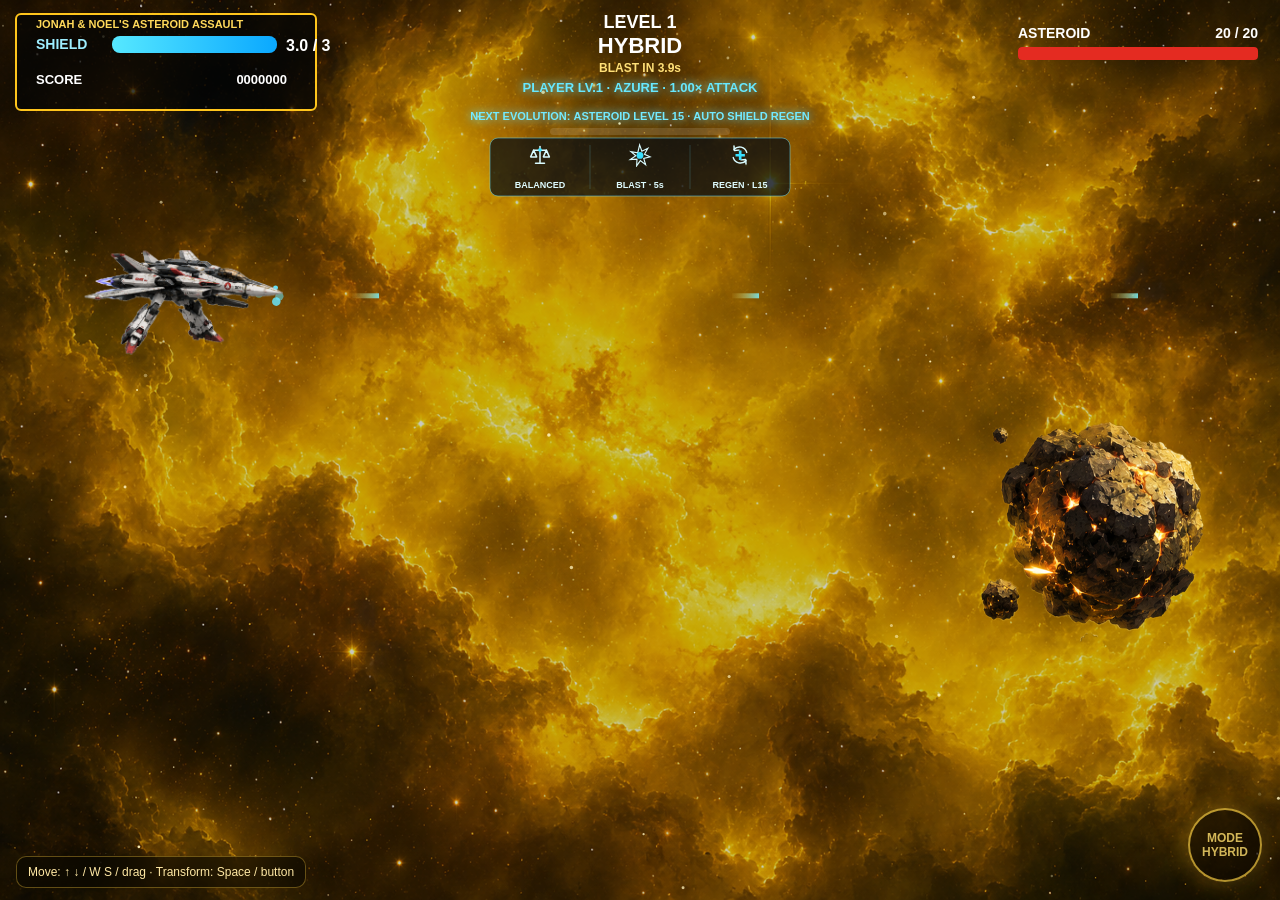
==== commit 1faeb3d6: "Add files via upload" ====
--- a/games/asteroid-assault/index.html
+++ b/games/asteroid-assault/index.html
@@ -3,9 +3,9 @@
 <head>
 <meta charset="UTF-8">
 <meta name="viewport" content="width=device-width,initial-scale=1,maximum-scale=1,user-scalable=no,viewport-fit=cover">
-<meta name="description" content="Jonah and Noel's Asteroid Assault Game">
+<meta name="description" content="Jonah and Noel's Asteroid Assault Game — GUI Polish v7.1">
 <meta name="theme-color" content="#120b00">
-<title>Jonah and Noel's Asteroid Assault Game — GUI Polish v7</title>
+<title>Jonah and Noel's Asteroid Assault Game — GUI Polish v7.1</title>
 <style>
 html,body{margin:0;width:100%;height:100%;overflow:hidden;background:#090600;color:#fff;font-family:Arial,Helvetica,sans-serif;touch-action:none}
 canvas{display:block;width:100vw;height:100vh}
@@ -637,7 +637,9 @@
    const cx=x+gap*i+gap/2;
    const iconSize=compact?(expanded?20:16):(expanded?24:18);
    const icon=IMG[items[i][0]];
-   if(icon&&icon.complete)ctx.drawImage(icon,cx-iconSize/2,y+(expanded?5:6),iconSize,iconSize);
+   if(icon && icon.complete && icon.naturalWidth>0){
+     ctx.drawImage(icon,cx-iconSize/2,y+(expanded?5:6),iconSize,iconSize);
+   }
    ctx.textAlign='center';
    ctx.font=`800 ${compact?8:9}px Arial`;
    ctx.fillStyle='#dffcff';
@@ -832,7 +834,7 @@
    ctx.lineWidth=ship.mode==='robot'?2.4:1.8;
    ctx.lineCap='round';
    const lines=ship.mode==='robot'
-     [[-.24,-.21,.02,-.08],[-.18,.08,.08,.18],[.02,-.08,.25,-.19],[.05,.16,.28,.06]]
+     ? [[-.24,-.21,.02,-.08],[-.18,.08,.08,.18],[.02,-.08,.25,-.19],[.05,.16,.28,.06]]
      : [[-.28,-.05,.02,-.03],[.02,-.03,.29,-.08],[-.12,.10,.18,.08]];
    for(const l of lines){
      ctx.beginPath();ctx.moveTo(l[0]*w,l[1]*h);ctx.lineTo(l[2]*w,l[3]*h);ctx.stroke();
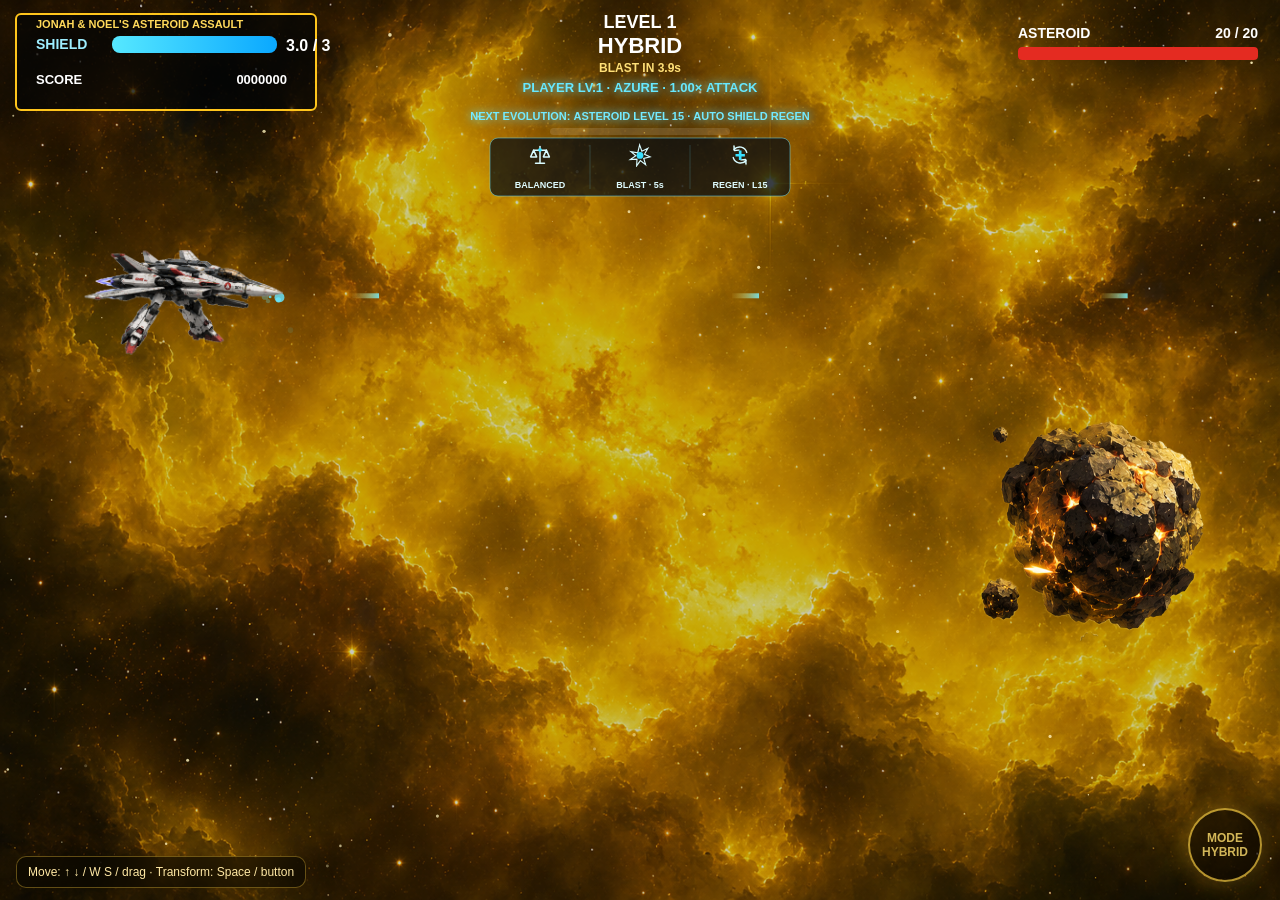
==== commit 98da990b: "Add files via upload" ====
--- a/games/asteroid-assault/index.html
+++ b/games/asteroid-assault/index.html
@@ -5,7 +5,7 @@
 <meta name="viewport" content="width=device-width,initial-scale=1,maximum-scale=1,user-scalable=no,viewport-fit=cover">
 <meta name="description" content="Jonah and Noel's Asteroid Assault Game — GUI Polish v7.1">
 <meta name="theme-color" content="#120b00">
-<title>Jonah and Noel's Asteroid Assault Game — GUI Polish v7.1</title>
+<title>Jonah and Noel's Asteroid Assault Game — Systems Polish v7.2</title>
 <style>
 html,body{margin:0;width:100%;height:100%;overflow:hidden;background:#090600;color:#fff;font-family:Arial,Helvetica,sans-serif;touch-action:none}
 canvas{display:block;width:100vw;height:100vh}
@@ -106,7 +106,7 @@
 <script>
 (() => {
 const canvas=document.getElementById('game'),ctx=canvas.getContext('2d'),transformBtn=document.getElementById('transformBtn');
-let W=0,H=0,DPR=1,last=performance.now(),elapsed=0,state='playing',score=0,level=1,orientationPaused=false,milestoneBanner=0,milestoneType=0,modeCardTimer=3;
+let W=0,H=0,DPR=1,last=performance.now(),elapsed=0,state='playing',score=0,level=1,orientationPaused=false,milestoneBanner=0,milestoneType=0,milestoneAwaitingAck=false,modeCardTimer=3;
 let playerLevel=1;
 const playerLevelThresholds=[0,750,2500];
 const playerLevelColors={
@@ -151,7 +151,7 @@
 const ship={
  x:130,y:300,speed:350,shield:3,maxShield:3,hitFlash:0,missileMode:0,
  fireTimer:0,missileTimer:0,mode:'hybrid',transforming:0,nextMode:null,
- blastTimer:5,invulnerable:0,shieldFlare:0,shieldAngle:0,shieldPulse:0,regenDelay:0,regenGlow:0,defenseCooldown:10,defenseBeam:0,defenseTarget:null,robotBurstRemaining:0,robotBurstTimer:0,robotBurstCooldown:0,shieldMemory:{robot:5,spaceship:3,hybrid:3}
+ blastTimer:5,invulnerable:0,shieldFlare:0,shieldAngle:0,shieldPulse:0,regenDelay:0,regenGlow:0,defenseCooldown:10,defenseBeam:0,defenseTarget:null,robotBurstRemaining:0,robotBurstTimer:0,robotBurstCooldown:0,shieldRatio:1,nextMissilePower:20
 };
 const asteroid={x:0,y:0,r:105,hp:20,maxHp:20,shootTimer:1.6,phase:0,dead:false,respawn:0};
 const boss={
@@ -171,23 +171,30 @@
 addEventListener('keydown',e=>{
  keys[e.key.toLowerCase()]=true;
  if(['arrowup','arrowdown',' '].includes(e.key.toLowerCase()))e.preventDefault();
+ if(milestoneAwaitingAck&&(e.key==='Enter'||e.key===' ')){acknowledgeMilestone();return;}
  if(e.code==='Space'&&!e.repeat&&state==='playing')startTransform();
  else if(state!=='playing'&&(e.key==='Enter'||e.key===' '))restart();
 });
 addEventListener('keyup',e=>keys[e.key.toLowerCase()]=false);
 transformBtn.addEventListener('pointerdown',e=>{e.preventDefault();if(state==='playing')startTransform();else restart();});
 let drag=false;
-canvas.addEventListener('pointerdown',e=>{drag=true;if(state!=='playing')restart();ship.y=Math.max(75,Math.min(H-75,e.clientY));});
+canvas.addEventListener('pointerdown',e=>{
+ if(milestoneAwaitingAck){acknowledgeMilestone();return;}
+ drag=true;if(state!=='playing')restart();ship.y=Math.max(75,Math.min(H-75,e.clientY));
+});
 canvas.addEventListener('pointermove',e=>{if(drag)ship.y=Math.max(75,Math.min(H-75,e.clientY));});
 addEventListener('pointerup',()=>drag=false);
 
-function syncActiveShieldMemory(){
- ship.shieldMemory[ship.mode]=Math.max(0,Math.min(ship.maxShield,ship.shield));
-}
-function restoreModeShield(mode){
+function syncSharedShield(){
+ ship.shieldRatio=Math.max(0,Math.min(1,ship.shield/ship.maxShield));
+}
+function applySharedShieldToMode(mode){
  ship.maxShield=mode==='robot'?5:3;
- const remembered=ship.shieldMemory[mode];
- ship.shield=Math.max(0,Math.min(ship.maxShield,remembered));
+ ship.shield=ship.shieldRatio*ship.maxShield;
+}
+function addSharedShieldRatio(amount){
+ ship.shieldRatio=Math.max(0,Math.min(1,ship.shieldRatio+amount));
+ ship.shield=ship.shieldRatio*ship.maxShield;
 }
 
 function startTransform(){
@@ -199,9 +206,9 @@
  burst(ship.x,ship.y,34,260,'#ffe06b');
 }
 function finishTransform(){
- syncActiveShieldMemory();
+ syncSharedShield();
  ship.mode=ship.nextMode;ship.nextMode=null;
- restoreModeShield(ship.mode);
+ applySharedShieldToMode(ship.mode);
  modeCardTimer=3;
  ship.fireTimer=0;
  ship.robotBurstRemaining=0;ship.robotBurstTimer=0;ship.robotBurstCooldown=0;
@@ -228,15 +235,22 @@
  }
 }
 function restart(){
- elapsed=0;score=0;level=1;playerLevel=1;milestoneBanner=0;milestoneType=0;modeCardTimer=3;state='playing';ship.shield=3;ship.maxShield=3;ship.shieldMemory={robot:5,spaceship:3,hybrid:3};ship.hitFlash=0;ship.missileMode=0;
+ elapsed=0;score=0;level=1;playerLevel=1;milestoneBanner=0;milestoneType=0;milestoneAwaitingAck=false;modeCardTimer=3;state='playing';ship.shield=3;ship.maxShield=3;ship.shieldRatio=1;ship.nextMissilePower=20;ship.hitFlash=0;ship.missileMode=0;
  ship.mode='hybrid';ship.transforming=0;ship.nextMode=null;ship.blastTimer=5;ship.shieldFlare=0;ship.shieldPulse=0;ship.regenDelay=0;ship.regenGlow=0;ship.defenseCooldown=10;ship.defenseBeam=0;ship.defenseTarget=null;ship.robotBurstRemaining=0;ship.robotBurstTimer=0;ship.robotBurstCooldown=0;transformBtn.innerHTML='MODE<br>HYBRID';
  bullets.length=enemyShots.length=particles.length=debris.length=powerups.length=missiles.length=blasts.length=bossMissiles.length=bossLasers.length=0;
  boss.active=false;boss.defeated=false;boss.hp=boss.maxHp;boss.entry=0;boss.deathTimer=0;boss.deathStage=0;boss.deathPulse=0;boss.coreFlash=0;
  resetAsteroid();
 }
+function acknowledgeMilestone(){
+ if(!milestoneAwaitingAck)return;
+ milestoneAwaitingAck=false;
+ milestoneBanner=0;
+ last=performance.now();
+}
 function triggerMilestone(type){
  milestoneType=type;
- milestoneBanner=4.2;
+ milestoneBanner=1;
+ milestoneAwaitingAck=true;
  ship.invulnerable=Math.max(ship.invulnerable,1.2);
  burst(ship.x,ship.y,type===15?90:110,430,type===15?'#5fe8ff':'#b98cff');
 }
@@ -355,8 +369,9 @@
 }
 function shipHit(sourceX=ship.x+120,sourceY=ship.y,damage=1){
  if(ship.hitFlash>0||ship.invulnerable>0)return;
- ship.shield=Math.max(0,ship.shield-damage);
- syncActiveShieldMemory();
+ const ratioDamage=damage/ship.maxShield;
+ ship.shieldRatio=Math.max(0,ship.shieldRatio-ratioDamage);
+ ship.shield=ship.shieldRatio*ship.maxShield;
  ship.regenDelay=3;
  ship.regenGlow=0;
  ship.hitFlash=1.1;
@@ -401,7 +416,7 @@
 function trim(a){for(let i=a.length-1;i>=0;i--)if(a[i].dead||a[i].life<=0)a.splice(i,1)}
 
 function update(dt){
- if(orientationPaused)return;
+ if(orientationPaused||milestoneAwaitingAck)return;
  for(const s of stars){s.x-=s.s*dt;if(s.x<0){s.x=W;s.y=Math.random()*H}}
  for(const p of particles){p.x+=p.vx*dt;p.y+=p.vy*dt;p.vx*=.985;p.vy*=.985;p.life-=dt}trim(particles);
  for(const d of debris){d.x+=d.vx*dt;d.y+=d.vy*dt;d.rot+=d.vr*dt;d.life-=dt}trim(debris);
@@ -415,7 +430,6 @@
  ship.regenDelay=Math.max(0,ship.regenDelay-dt);
  ship.regenGlow=Math.max(0,ship.regenGlow-dt);
  ship.defenseBeam=Math.max(0,ship.defenseBeam-dt);
- milestoneBanner=Math.max(0,milestoneBanner-dt);
  modeCardTimer=Math.max(0,modeCardTimer-dt);
  const robotRegen=ship.mode==='robot';
  const progressionRegen=playerLevel>=4;
@@ -424,8 +438,8 @@
    if(robotRegen){
      fullRegenSeconds=playerLevel>=5?8:playerLevel>=4?12:50;
    }
-   ship.shield=Math.min(ship.maxShield,ship.shield+(ship.maxShield/fullRegenSeconds)*dt);
-   syncActiveShieldMemory();
+   ship.shieldRatio=Math.min(1,ship.shieldRatio+dt/fullRegenSeconds);
+   ship.shield=ship.shieldRatio*ship.maxShield;
    ship.regenGlow=.25;
  }
  if(playerLevel>=5){
@@ -468,7 +482,10 @@
    }
  }
  if(ship.missileMode>0){ship.missileTimer-=dt;if(ship.missileTimer<=0){fireMissile();ship.missileTimer=.72}}
- if(elapsed>=20&&elapsed<20.1&&!powerups.some(p=>p.type==='missile'))spawnPower('missile');
+ if(elapsed>=ship.nextMissilePower&&!powerups.some(p=>p.type==='missile')&&ship.missileMode<=0){
+   spawnPower('missile');
+   ship.nextMissilePower=elapsed+25+Math.random()*10;
+ }
  if(elapsed>=10&&Math.floor(elapsed)%14===0&&Math.random()<dt*.9&&!powerups.some(p=>p.type==='shield'))spawnPower('shield');
 
  if(boss.active){
@@ -593,7 +610,10 @@
    if(bl.life>0.15&&Math.abs(ship.y-bl.y)<bl.h*.5+22&&ship.x<W*.72)shipHit(W,bl.y,1);
  }trim(bossLasers);
 
- for(const p of powerups){p.t+=dt;p.x+=p.vx*dt;p.y+=p.vy*dt;p.vy+=Math.sin(p.t*2.7)*28*dt;if(p.y<70||p.y>H-70)p.vy*=-1;if(hit(p,ship,38)){p.dead=true;if(p.type==='missile')ship.missileMode=10;else {ship.shield=Math.min(ship.maxShield,ship.shield+1);syncActiveShieldMemory();}burst(p.x,p.y,30,320,p.type==='shield'?'#55dfff':'#ffd158')}if(p.x<-50)p.dead=true}trim(powerups);
+ for(const p of powerups){p.t+=dt;p.x+=p.vx*dt;p.y+=p.vy*dt;p.vy+=Math.sin(p.t*2.7)*28*dt;if(p.y<70||p.y>H-70)p.vy*=-1;if(hit(p,ship,38)){p.dead=true;if(p.type==='missile'){ship.missileMode=10;ship.nextMissilePower=elapsed+30+Math.random()*10;}else {addSharedShieldRatio(1/3);}burst(p.x,p.y,30,320,p.type==='shield'?'#55dfff':'#ffd158')}if(p.x<-50){
+   p.dead=true;
+   if(p.type==='missile')ship.nextMissilePower=Math.min(ship.nextMissilePower,elapsed+12);
+ }}trim(powerups);
 }
 
 function rr(x,y,w,h,r){ctx.beginPath();ctx.roundRect(x,y,w,h,r)}
@@ -692,7 +712,7 @@
 
    const pc=playerLevelColors[playerLevel];
    ctx.font='800 10px Arial';ctx.fillStyle=pc.main;
-   const compactAbility=playerLevel>=5?`GUARD ${Math.max(0,ship.defenseCooldown).toFixed(1)}s`:
+   const compactAbility=playerLevel>=5?(ship.defenseCooldown<=0?'GUARD READY':`GUARD ${Math.max(0,ship.defenseCooldown).toFixed(1)}s`):
      playerLevel>=4?(ship.regenDelay>0?`REGEN PAUSED ${ship.regenDelay.toFixed(1)}s`:'FAST REGEN'):
      ship.mode==='robot'?(ship.regenDelay>0?`ROBOT REGEN ${ship.regenDelay.toFixed(1)}s`:'SLOW REGEN + BURST'):
      `${playerDamageMultiplier().toFixed(2)}× ATTACK`;
@@ -773,7 +793,7 @@
  ctx.fillText(perk,W/2,72);
  const pc=playerLevelColors[playerLevel];
  ctx.font='900 13px Arial';ctx.fillStyle=pc.main;ctx.shadowBlur=10;ctx.shadowColor=pc.main;
- const ability=playerLevel>=5?`DEFENCE LASER ${Math.max(0,ship.defenseCooldown).toFixed(1)}s`:
+ const ability=playerLevel>=5?(ship.defenseCooldown<=0?'DEFENCE LASER READY':`DEFENCE LASER ${Math.max(0,ship.defenseCooldown).toFixed(1)}s`):
  playerLevel>=4?(ship.regenDelay>0?`REGEN PAUSED ${ship.regenDelay.toFixed(1)}s`:'FAST SHIELD REGEN'):
  ship.mode==='robot'?(ship.regenDelay>0?`ROBOT REGEN PAUSED ${ship.regenDelay.toFixed(1)}s`:'SLOW REGEN · 3-SHOT BURST'):
  `${playerDamageMultiplier().toFixed(2)}× ATTACK`;
@@ -846,8 +866,24 @@
    ctx.restore();
  }
  if(playerLevel>=5&&ship.defenseCooldown<=0){
-   ctx.save();ctx.strokeStyle='rgba(198,162,255,.65)';ctx.lineWidth=1.5;ctx.setLineDash([4,6]);ctx.lineDashOffset=-ship.shieldPulse*24;
-   ctx.beginPath();ctx.arc(0,0,currentShipAssetLength(),0,Math.PI*2);ctx.stroke();ctx.restore();
+   ctx.save();
+   ctx.globalCompositeOperation='screen';
+   const gp=.55+.45*Math.sin(ship.shieldPulse*5);
+   ctx.shadowBlur=16;
+   ctx.shadowColor='#a78cff';
+   ctx.strokeStyle=`rgba(211,199,255,${.45+.35*gp})`;
+   ctx.lineWidth=1.6;
+   const bx=w*.34,by=Math.max(h*.30,24);
+   const c=8;
+   ctx.beginPath();
+   ctx.moveTo(-bx,-by+c);ctx.lineTo(-bx,-by);ctx.lineTo(-bx+c,-by);
+   ctx.moveTo(bx-c,-by);ctx.lineTo(bx,-by);ctx.lineTo(bx,-by+c);
+   ctx.moveTo(-bx,by-c);ctx.lineTo(-bx,by);ctx.lineTo(-bx+c,by);
+   ctx.moveTo(bx-c,by);ctx.lineTo(bx,by);ctx.lineTo(bx,by-c);
+   ctx.stroke();
+   ctx.fillStyle=`rgba(190,166,255,${.35+.35*gp})`;
+   ctx.beginPath();ctx.arc(w*.24,-h*.18,2.2,0,Math.PI*2);ctx.fill();
+   ctx.restore();
  }
  if(ship.defenseBeam>0&&ship.defenseTarget){
    ctx.save();const tx=ship.defenseTarget.x-ship.x,ty=ship.defenseTarget.y-ship.y;
@@ -1060,11 +1096,7 @@
 }
 function drawMilestoneBanner(){
  if(milestoneBanner<=0)return;
- const total=4.2;
- const elapsedBanner=total-milestoneBanner;
- const fadeIn=Math.min(1,elapsedBanner/.35);
- const fadeOut=Math.min(1,milestoneBanner/.55);
- const alpha=fadeIn*fadeOut;
+ const alpha=1;
 
  ctx.save();
  ctx.globalAlpha=alpha;
@@ -1108,6 +1140,9 @@
    ctx.fillStyle='#c6a2ff';
    ctx.fillText('Asteroid Level 20 reached',W/2,py+(isCompactLandscape()?172:216));
  }
+ ctx.font=`800 ${isCompactLandscape()?11:14}px Arial`;
+ ctx.fillStyle='rgba(255,255,255,.72)';
+ ctx.fillText('TAP OR PRESS ENTER TO CONTINUE',W/2,py+panelH-18);
 
  ctx.restore();
 }
